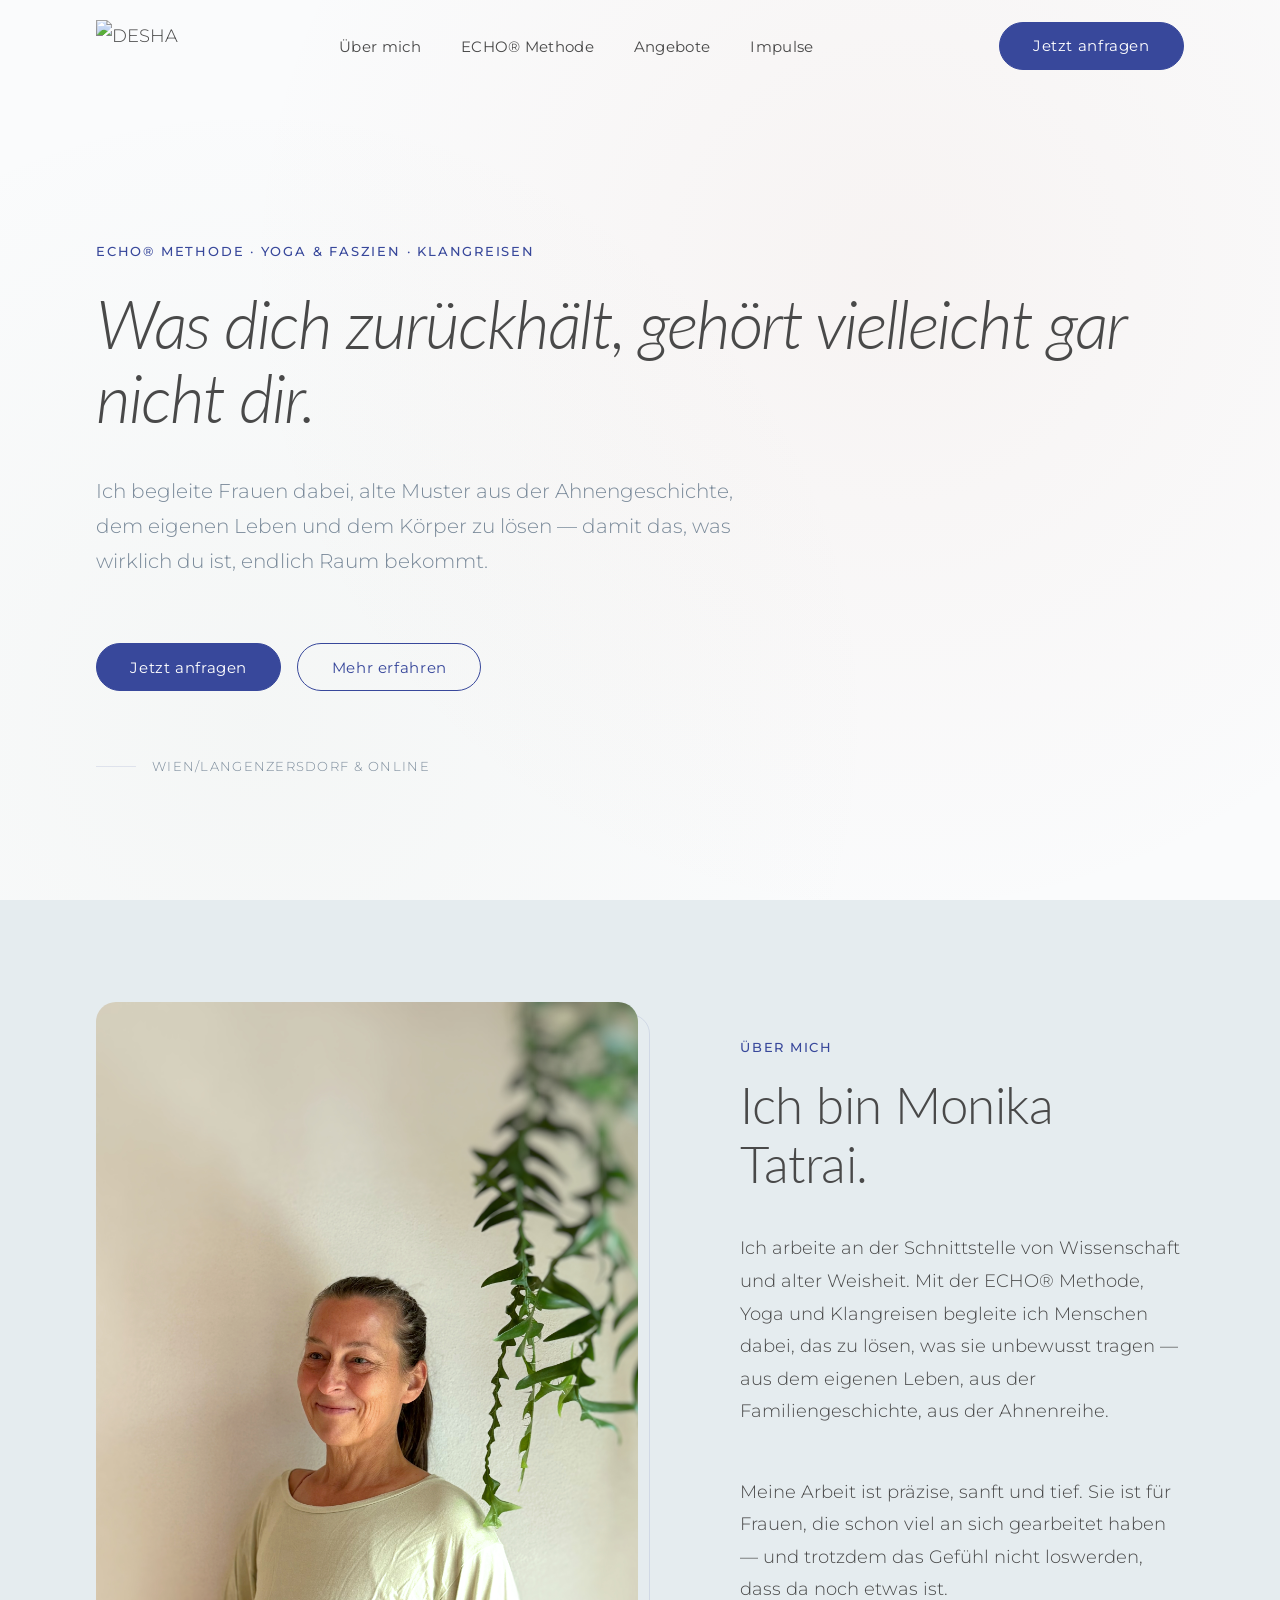
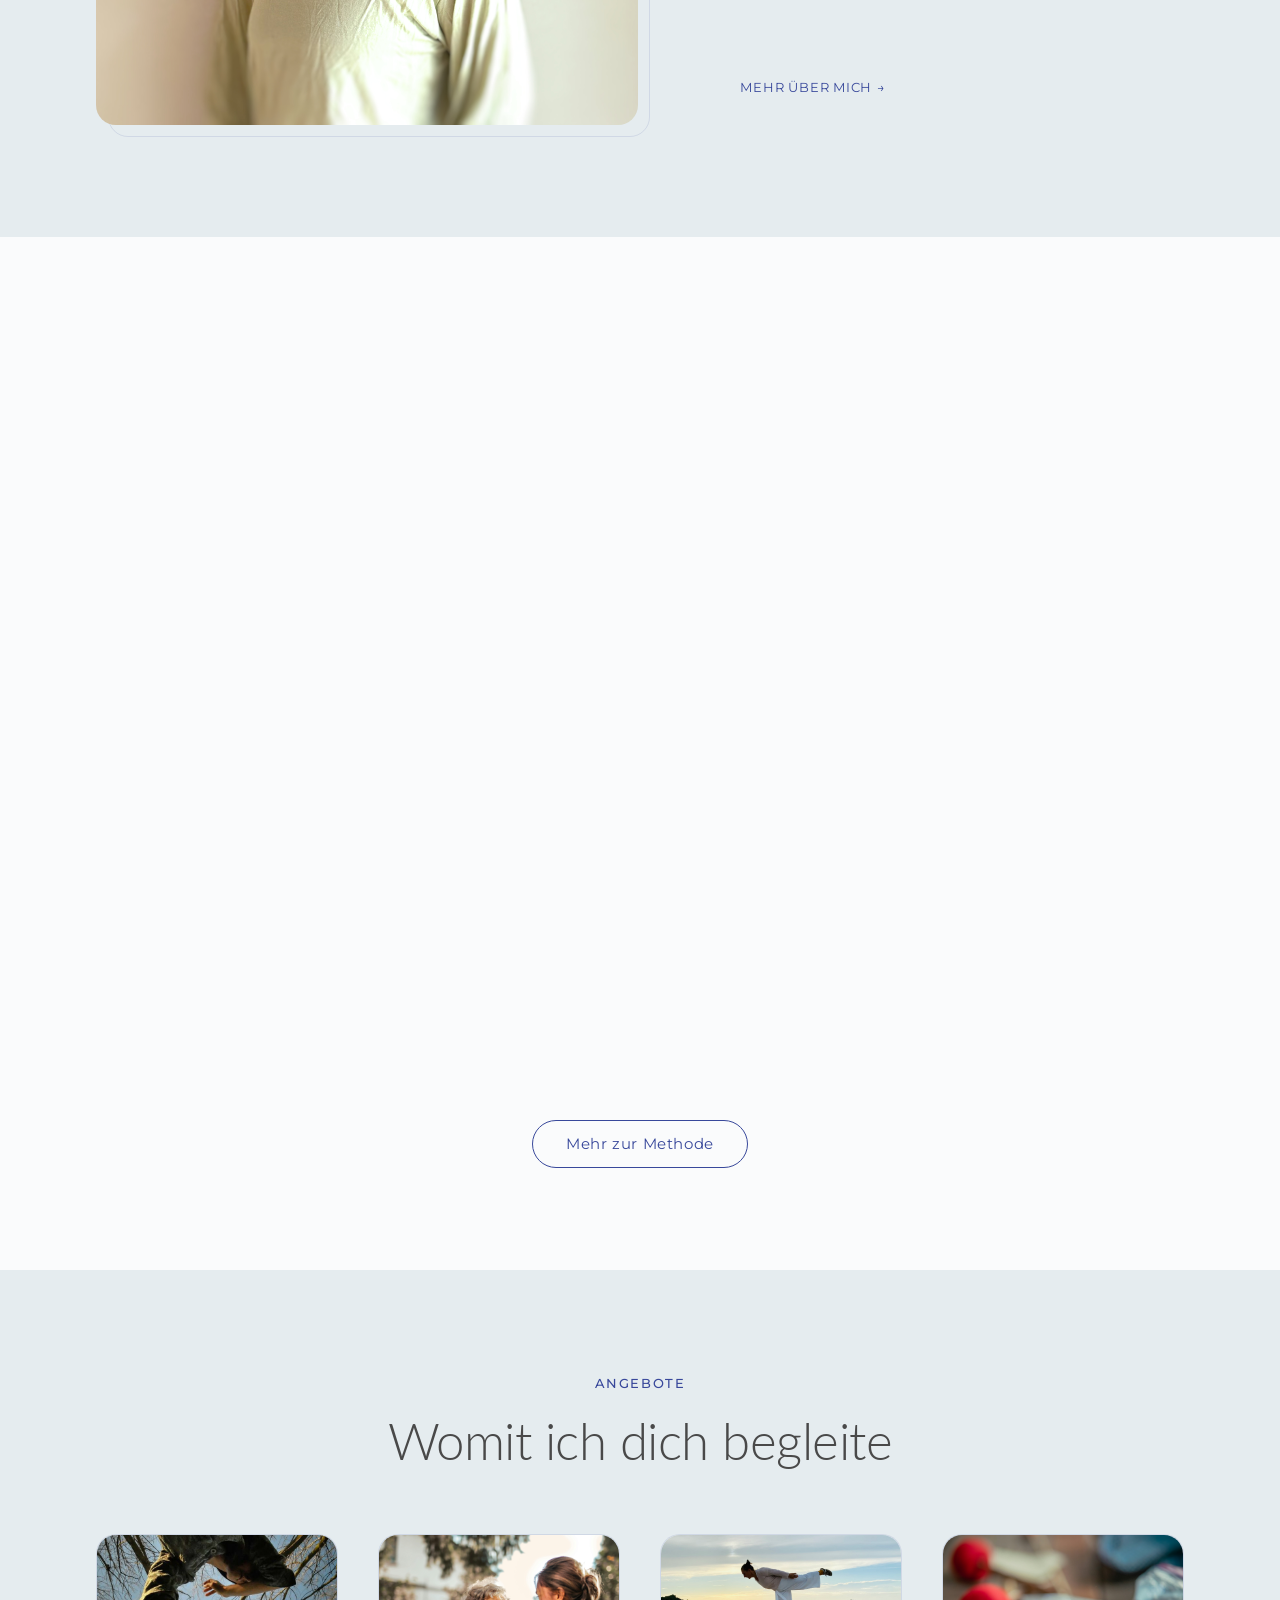
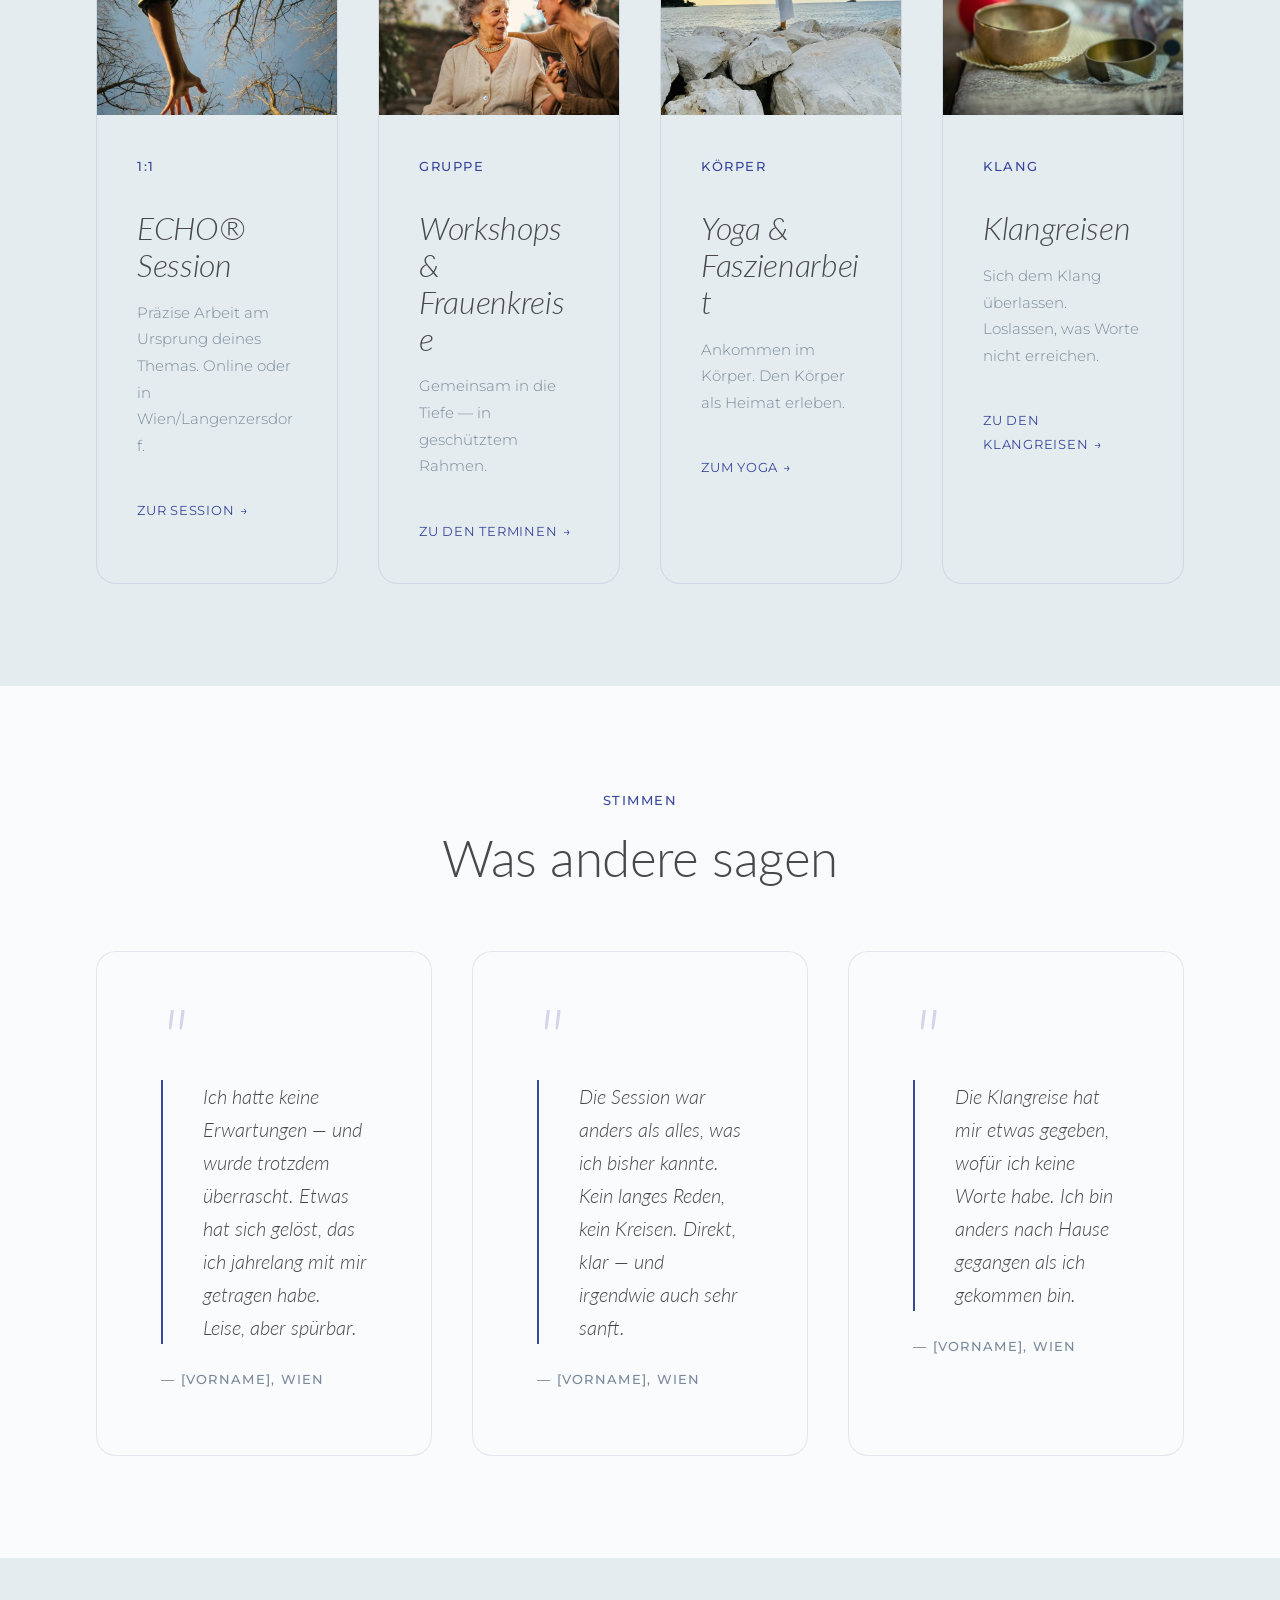
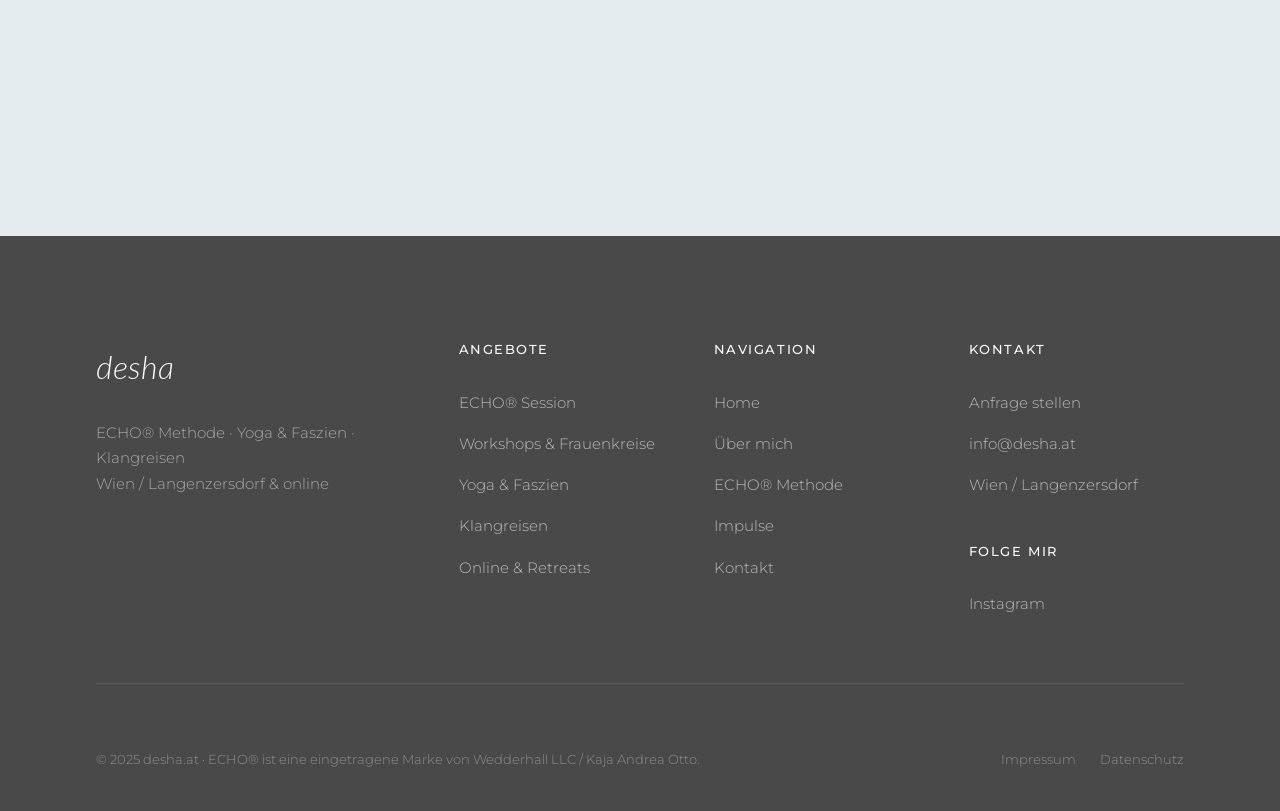
==== index.html @ a5bfbeb1 "Apply DESHA brand guide: colors, fonts (Lato+Montserrat), logo image Co-Authored-By: Claude Sonnet 4" ====
<!DOCTYPE html>
<html lang="de">
<head>
  <meta charset="UTF-8">
  <meta name="viewport" content="width=device-width, initial-scale=1.0">
  <title>desha.at — ECHO® Methode · Yoga · Klangreisen · Wien</title>
  <meta name="description" content="Ich begleite Frauen dabei, alte Muster aus der Ahnengeschichte und dem Körper zu lösen. ECHO® Methode, Yoga & Faszien, Klangreisen — in Wien/Langenzersdorf und online.">
  <meta name="robots" content="index, follow">
  <link rel="canonical" href="https://desha.at/">

  <!-- Open Graph -->
  <meta property="og:title" content="desha.at — ECHO® Methode · Yoga · Klangreisen">
  <meta property="og:description" content="Ich begleite Frauen dabei, alte Muster aus der Ahnengeschichte und dem Körper zu lösen.">
  <meta property="og:type" content="website">
  <meta property="og:url" content="https://desha.at/">
  <meta property="og:image" content="https://desha.at/assets/images/portrait-monika.jpg">
  <meta property="og:locale" content="de_AT">
  <meta property="og:site_name" content="desha.at">

  <!-- Twitter Card -->
  <meta name="twitter:card" content="summary_large_image">
  <meta name="twitter:title" content="desha.at — ECHO® Methode · Yoga · Klangreisen">
  <meta name="twitter:description" content="Ich begleite Frauen dabei, alte Muster aus der Ahnengeschichte und dem Körper zu lösen.">
  <meta name="twitter:image" content="https://desha.at/assets/images/portrait-monika.jpg">

  <!-- JSON-LD: LocalBusiness -->
  <script type="application/ld+json">
  {
    "@context": "https://schema.org",
    "@type": "LocalBusiness",
    "name": "desha.at — Monika Tatrai",
    "description": "ECHO® Methode, Yoga & Faszien, Klangreisen — in Wien/Langenzersdorf und online.",
    "url": "https://desha.at",
    "image": "https://desha.at/assets/images/portrait-monika.jpg",
    "address": {
      "@type": "PostalAddress",
      "addressLocality": "Langenzersdorf",
      "addressRegion": "Niederösterreich",
      "addressCountry": "AT"
    },
    "areaServed": ["Wien", "Langenzersdorf", "Online"],
    "priceRange": "€€",
    "hasOfferCatalog": {
      "@type": "OfferCatalog",
      "name": "Angebote",
      "itemListElement": [
        {"@type": "Offer", "itemOffered": {"@type": "Service", "name": "ECHO® Session"}},
        {"@type": "Offer", "itemOffered": {"@type": "Service", "name": "Gruppenarbeit & Workshops"}},
        {"@type": "Offer", "itemOffered": {"@type": "Service", "name": "Yoga & Faszienarbeit"}},
        {"@type": "Offer", "itemOffered": {"@type": "Service", "name": "Klangreisen"}}
      ]
    }
  }
  </script>

  <!-- Fonts -->
  <link rel="preconnect" href="https://fonts.googleapis.com">
  <link rel="preconnect" href="https://fonts.gstatic.com" crossorigin>
  <link href="https://fonts.googleapis.com/css2?family=Lato:ital,wght@0,300;0,400;0,700;1,300;1,400&family=Montserrat:wght@300;400;500&display=swap" rel="stylesheet">

  <!-- Styles -->
  <link rel="stylesheet" href="css/main.css">
  <link rel="stylesheet" href="css/components.css">
  <link rel="stylesheet" href="css/responsive.css">
</head>
<body>

  <!-- ============================================================
       NAVIGATION
       ============================================================ -->
  <header class="nav" role="banner">
    <div class="nav__inner">
      <a href="index.html" class="nav__logo" aria-label="desha.at — Startseite"><img src="assets/images/DESHA_logo_klein.png" alt="DESHA" class="nav__logo-img"></a>

      <nav aria-label="Hauptnavigation">
        <ul class="nav__links" role="list">
          <li><a href="ueber-mich.html" class="nav__link">Über mich</a></li>
          <li><a href="echo-methode.html" class="nav__link">ECHO® Methode</a></li>
          <li><a href="angebote/index.html" class="nav__link">Angebote</a></li>
          <li><a href="blog/index.html" class="nav__link">Impulse</a></li>
        </ul>
      </nav>

      <a href="kontakt.html" class="btn btn--primary nav__cta">Jetzt anfragen</a>

      <button class="nav__toggle" aria-label="Menü öffnen" aria-expanded="false" aria-controls="mobile-menu">
        <span></span>
        <span></span>
        <span></span>
      </button>
    </div>

    <!-- Mobile Menu -->
    <nav id="mobile-menu" class="nav__mobile" aria-label="Mobile Navigation" aria-hidden="true">
      <ul class="nav__mobile-links" role="list">
        <li><a href="ueber-mich.html" class="nav__mobile-link">Über mich</a></li>
        <li><a href="echo-methode.html" class="nav__mobile-link">ECHO® Methode</a></li>
        <li><a href="angebote/index.html" class="nav__mobile-link">Angebote</a></li>
        <li><a href="blog/index.html" class="nav__mobile-link">Impulse</a></li>
        <li><a href="kontakt.html" class="nav__mobile-link">Kontakt</a></li>
      </ul>
      <a href="kontakt.html" class="btn btn--primary" style="align-self: flex-start; margin-top: auto;">Jetzt anfragen</a>
    </nav>
  </header>

  <main>

    <!-- ============================================================
         SEKTION 1 — HERO
         ============================================================ -->
    <section class="hero" id="hero" aria-label="Einleitung">
      <div class="hero__inner">
        <span class="hero__eyebrow fade-in">ECHO® Methode · Yoga & Faszien · Klangreisen</span>

        <h1 class="hero__title fade-in fade-in--delay-1">
          Was dich zurückhält, gehört vielleicht gar nicht dir.
        </h1>

        <p class="hero__subtitle fade-in fade-in--delay-2">
          Ich begleite Frauen dabei, alte Muster aus der Ahnengeschichte,
          dem eigenen Leben und dem Körper zu lösen — damit das, was
          wirklich du ist, endlich Raum bekommt.
        </p>

        <div class="btn-group fade-in fade-in--delay-3">
          <a href="kontakt.html" class="btn btn--primary">Jetzt anfragen</a>
          <a href="#methode" class="btn btn--ghost">Mehr erfahren</a>
        </div>

        <div class="hero__scroll fade-in fade-in--delay-4" aria-hidden="true">
          <span class="hero__scroll-line"></span>
          <span>Wien/Langenzersdorf &amp; online</span>
        </div>
      </div>
    </section>


    <!-- ============================================================
         SEKTION 2 — WER BIN ICH
         ============================================================ -->
    <section class="u-section u-bg-surface" id="ueber-mich" aria-labelledby="ueber-mich-title">
      <div class="u-container">
        <div class="split split--wide">

          <!-- Bild -->
          <div class="split__image fade-in">
            <div class="img-frame">
              <img
                src="assets/images/portrait-monika.jpg"
                alt="Monika Tatrai — Portraitfoto"
                style="width:100%; aspect-ratio:3/4; object-fit:cover; border-radius:var(--radius-lg); display:block;"
                loading="lazy"
              >
            </div>
          </div>

          <!-- Text -->
          <div class="split__text fade-in fade-in--delay-1">
            <span class="kicker">Über mich</span>
            <h2 id="ueber-mich-title">Ich bin Monika Tatrai.</h2>

            <div style="margin-top: var(--space-lg); display: grid; gap: var(--space-md);">
              <p>
                Ich arbeite an der Schnittstelle von Wissenschaft und alter Weisheit.
                Mit der ECHO® Methode, Yoga und Klangreisen begleite ich Menschen dabei,
                das zu lösen, was sie unbewusst tragen — aus dem eigenen Leben, aus der
                Familiengeschichte, aus der Ahnenreihe.
              </p>
              <p>
                Meine Arbeit ist präzise, sanft und tief. Sie ist für Frauen, die schon
                viel an sich gearbeitet haben — und trotzdem das Gefühl nicht loswerden,
                dass da noch etwas ist.
              </p>
            </div>

            <div style="margin-top: var(--space-xl);">
              <a href="ueber-mich.html" class="btn--link">Mehr über mich</a>
            </div>
          </div>

        </div>
      </div>
    </section>


    <!-- ============================================================
         SEKTION 3 — ECHO® METHODE TEASER
         ============================================================ -->
    <section class="u-section" id="methode" aria-labelledby="methode-title">
      <div class="u-container">

        <div class="section-header section-header--center fade-in">
          <span class="kicker">Die Methode</span>
          <h2 id="methode-title">Die ECHO® Methode</h2>
          <p class="section-header__text lead">
            Kennst du das Gefühl, immer wieder am selben Punkt zu landen —
            obwohl du so viel schon bewegt hast? ECHO® verbindet aktuelle
            Forschung aus der Epigenetik mit altem europäischen Heilwissen.
          </p>
        </div>

        <blockquote class="fade-in" style="max-width: 640px; margin: var(--space-xl) auto; text-align: center; border-left: none; padding: 0;">
          Nicht an den Symptomen. An der Wurzel.
        </blockquote>

        <!-- 3 Kernaussagen -->
        <div class="u-grid u-grid--3" style="margin-top: var(--space-xl);">

          <div class="card card--surface u-text-center fade-in fade-in--delay-1">
            <div style="margin: 0 auto var(--space-md);">
              <!-- Icon: Wissenschaft -->
              <svg width="40" height="40" viewBox="0 0 24 24" fill="none" stroke="var(--color-primary)" stroke-width="1.5" aria-hidden="true">
                <path d="M9 3H5a2 2 0 00-2 2v4m6-6h10a2 2 0 012 2v4M9 3v18m0 0h10a2 2 0 002-2V9M9 21H5a2 2 0 01-2-2V9m0 0h18"/>
              </svg>
            </div>
            <h3 class="card__title" style="font-size: var(--text-lg);">Wissenschaftlich fundiert</h3>
            <p class="card__text" style="font-size: var(--text-sm);">Epigenetik, Traumaforschung und innere Anteilsarbeit — spirituell verwurzelt</p>
          </div>

          <div class="card card--surface u-text-center fade-in fade-in--delay-2">
            <div style="margin: 0 auto var(--space-md);">
              <!-- Icon: Ebenen -->
              <svg width="40" height="40" viewBox="0 0 24 24" fill="none" stroke="var(--color-primary)" stroke-width="1.5" aria-hidden="true">
                <path d="M12 2L2 7l10 5 10-5-10-5zM2 17l10 5 10-5M2 12l10 5 10-5"/>
              </svg>
            </div>
            <h3 class="card__title" style="font-size: var(--text-lg);">Vier Ursprungsebenen</h3>
            <p class="card__text" style="font-size: var(--text-sm);">Kindheit · Ahnenlinie · Kollektiv · persönliche Geschichte</p>
          </div>

          <div class="card card--surface u-text-center fade-in fade-in--delay-3">
            <div style="margin: 0 auto var(--space-md);">
              <!-- Icon: Transformation -->
              <svg width="40" height="40" viewBox="0 0 24 24" fill="none" stroke="var(--color-primary)" stroke-width="1.5" aria-hidden="true">
                <path d="M12 22c5.523 0 10-4.477 10-10S17.523 2 12 2 2 6.477 2 12s4.477 10 10 10z"/>
                <path d="M8 12l3 3 5-5"/>
              </svg>
            </div>
            <h3 class="card__title" style="font-size: var(--text-lg);">Sanft und tief</h3>
            <p class="card__text" style="font-size: var(--text-sm);">Präzise und transformierend — ohne jahrelange Prozesse</p>
          </div>

        </div>

        <div class="u-text-center" style="margin-top: var(--space-xl);">
          <a href="echo-methode.html" class="btn btn--ghost">Mehr zur Methode</a>
        </div>

      </div>
    </section>


    <!-- ============================================================
         SEKTION 4 — ANGEBOTE
         ============================================================ -->
    <section class="u-section u-bg-surface" id="angebote" aria-labelledby="angebote-title">
      <div class="u-container">

        <div class="section-header section-header--center fade-in">
          <span class="kicker">Angebote</span>
          <h2 id="angebote-title">Womit ich dich begleite</h2>
        </div>

        <div class="offers-grid" style="margin-top: var(--space-xl);">

          <!-- ECHO Session -->
          <article class="offer-card fade-in fade-in--delay-1">
            <img
              src="assets/images/hero-session.jpg"
              alt="ECHO® Session — 1:1 Arbeit mit Monika Tatrai"
              class="offer-card__image"
              loading="lazy"
            >
            <div class="offer-card__body">
              <span class="kicker">1:1</span>
              <h3 class="offer-card__title">ECHO® Session</h3>
              <p class="offer-card__text">
                Präzise Arbeit am Ursprung deines Themas. Online oder in Wien/Langenzersdorf.
              </p>
              <a href="angebote/echo-session.html" class="btn--link" style="margin-top: var(--space-md);">Zur Session</a>
            </div>
          </article>

          <!-- Gruppenarbeit -->
          <article class="offer-card fade-in fade-in--delay-2">
            <img
              src="assets/images/gruppenarbeit-hero.jpg"
              alt="Gruppenarbeit & Frauenkreise"
              class="offer-card__image"
              loading="lazy"
            >
            <div class="offer-card__body">
              <span class="kicker">Gruppe</span>
              <h3 class="offer-card__title">Workshops &amp; Frauenkreise</h3>
              <p class="offer-card__text">
                Gemeinsam in die Tiefe — in geschütztem Rahmen.
              </p>
              <a href="angebote/gruppenarbeit.html" class="btn--link" style="margin-top: var(--space-md);">Zu den Terminen</a>
            </div>
          </article>

          <!-- Yoga & Faszien -->
          <article class="offer-card fade-in fade-in--delay-3">
            <img
              src="assets/images/yoga.jpg"
              alt="Yoga & Faszienarbeit mit Monika Tatrai"
              class="offer-card__image"
              loading="lazy"
            >
            <div class="offer-card__body">
              <span class="kicker">Körper</span>
              <h3 class="offer-card__title">Yoga &amp; Faszienarbeit</h3>
              <p class="offer-card__text">
                Ankommen im Körper. Den Körper als Heimat erleben.
              </p>
              <a href="angebote/yoga-faszien.html" class="btn--link" style="margin-top: var(--space-md);">Zum Yoga</a>
            </div>
          </article>

          <!-- Klangreisen -->
          <article class="offer-card fade-in fade-in--delay-4">
            <img
              src="assets/images/klang-hero.jpg"
              alt="Klangreisen mit Klangschalen"
              class="offer-card__image"
              loading="lazy"
            >
            <div class="offer-card__body">
              <span class="kicker">Klang</span>
              <h3 class="offer-card__title">Klangreisen</h3>
              <p class="offer-card__text">
                Sich dem Klang überlassen. Loslassen, was Worte nicht erreichen.
              </p>
              <a href="angebote/klangreisen.html" class="btn--link" style="margin-top: var(--space-md);">Zu den Klangreisen</a>
            </div>
          </article>

        </div>
      </div>
    </section>


    <!-- ============================================================
         SEKTION 5 — STIMMEN / TESTIMONIALS
         ============================================================ -->
    <section class="u-section" id="stimmen" aria-labelledby="stimmen-title">
      <div class="u-container">

        <div class="section-header section-header--center fade-in">
          <span class="kicker">Stimmen</span>
          <h2 id="stimmen-title">Was andere sagen</h2>
        </div>

        <div class="testimonials-grid" style="margin-top: var(--space-xl);">

          <figure class="testimonial fade-in fade-in--delay-1">
            <span class="testimonial__quote-mark" aria-hidden="true">"</span>
            <blockquote class="testimonial__text">
              Ich hatte keine Erwartungen — und wurde trotzdem überrascht.
              Etwas hat sich gelöst, das ich jahrelang mit mir getragen habe.
              Leise, aber spürbar.
            </blockquote>
            <figcaption class="testimonial__author">— [Vorname], Wien</figcaption>
          </figure>

          <figure class="testimonial fade-in fade-in--delay-2">
            <span class="testimonial__quote-mark" aria-hidden="true">"</span>
            <blockquote class="testimonial__text">
              Die Session war anders als alles, was ich bisher kannte. Kein
              langes Reden, kein Kreisen. Direkt, klar — und irgendwie auch
              sehr sanft.
            </blockquote>
            <figcaption class="testimonial__author">— [Vorname], Wien</figcaption>
          </figure>

          <figure class="testimonial fade-in fade-in--delay-3">
            <span class="testimonial__quote-mark" aria-hidden="true">"</span>
            <blockquote class="testimonial__text">
              Die Klangreise hat mir etwas gegeben, wofür ich keine Worte
              habe. Ich bin anders nach Hause gegangen als ich gekommen bin.
            </blockquote>
            <figcaption class="testimonial__author">— [Vorname], Wien</figcaption>
          </figure>

        </div>
      </div>
    </section>


    <!-- ============================================================
         SEKTION 6 — BLOG TEASER
         ============================================================ -->
    <section class="u-section u-bg-surface" id="impulse" aria-labelledby="impulse-title">
      <div class="u-container">

        <div class="section-header fade-in" style="display: flex; align-items: flex-end; justify-content: space-between; flex-wrap: wrap; gap: var(--space-md);">
          <div>
            <span class="kicker">Blog</span>
            <h2 id="impulse-title">Impulse &amp; Gedanken</h2>
            <p class="lead" style="margin-top: var(--space-sm);">
              Über Ahnenarbeit, weibliche Heilung, den Körper als Heimat.
            </p>
          </div>
          <a href="blog/index.html" class="btn--link">Alle Beiträge</a>
        </div>

        <div class="u-grid u-grid--3" style="margin-top: var(--space-xl);">

          <article class="blog-card fade-in fade-in--delay-1">
            <span class="blog-card__date">Demnächst</span>
            <h3 class="blog-card__title">
              <a href="blog/index.html">Was ist Ahnenarbeit — und warum ist sie so viel mehr als Spiritualität?</a>
            </h3>
            <p class="blog-card__excerpt">
              Ahnenarbeit wird oft missverstanden. Was sie wirklich ist — und was sie bewirkt.
            </p>
            <a href="blog/index.html" class="btn--link" style="margin-top: var(--space-sm);">Weiterlesen</a>
          </article>

          <article class="blog-card fade-in fade-in--delay-2">
            <span class="blog-card__date">Demnächst</span>
            <h3 class="blog-card__title">
              <a href="blog/index.html">Epigenetik einfach erklärt: Wie Traumata vererbt werden</a>
            </h3>
            <p class="blog-card__excerpt">
              Die Wissenschaft hinter dem, was Generationen weitergeben — und was das für uns bedeutet.
            </p>
            <a href="blog/index.html" class="btn--link" style="margin-top: var(--space-sm);">Weiterlesen</a>
          </article>

          <article class="blog-card fade-in fade-in--delay-3">
            <span class="blog-card__date">Demnächst</span>
            <h3 class="blog-card__title">
              <a href="blog/index.html">Warum du immer wieder am selben Punkt landest</a>
            </h3>
            <p class="blog-card__excerpt">
              Das Muster, das bleibt. Was dahintersteckt — und was es bedeutet.
            </p>
            <a href="blog/index.html" class="btn--link" style="margin-top: var(--space-sm);">Weiterlesen</a>
          </article>

        </div>
      </div>
    </section>


    <!-- ============================================================
         SEKTION 7 — NEWSLETTER
         ============================================================ -->
    <section class="u-section newsletter" id="newsletter" aria-labelledby="newsletter-title">
      <div class="u-container u-container--narrow">

        <div class="fade-in">
          <span class="kicker">Newsletter</span>
          <h2 id="newsletter-title">Bleib in Verbindung.</h2>
          <p class="lead" style="margin-top: var(--space-md); margin-inline: auto;">
            Unregelmäßig, aber mit Herz: Impulse zu Ahnenarbeit, Körperarbeit
            und innerem Wandel — direkt in dein Postfach.
          </p>
        </div>

        <!-- MailerLite / Newsletter-Tool hier einsetzen -->
        <form class="newsletter__form js-newsletter-form fade-in fade-in--delay-1"
              action="#" method="POST" aria-label="Newsletter-Anmeldung">
          <label for="newsletter-email" class="u-sr-only">E-Mail-Adresse</label>
          <input
            type="email"
            id="newsletter-email"
            name="email"
            class="newsletter__input"
            placeholder="Deine E-Mail-Adresse"
            required
            autocomplete="email"
          >
          <button type="submit" class="btn btn--primary">Ja, ich bin dabei</button>
        </form>

        <p class="newsletter__disclaimer fade-in fade-in--delay-2">
          Kein Spam. Abmeldung jederzeit möglich. Deine Daten werden vertraulich behandelt.
        </p>

      </div>
    </section>


    <!-- ============================================================
         SEKTION 8 — KONTAKT CTA
         ============================================================ -->
    <section class="u-section u-bg-surface" id="kontakt-cta" aria-labelledby="cta-title">
      <div class="u-container u-container--narrow u-text-center">

        <div class="fade-in">
          <span class="kicker">Nächster Schritt</span>
          <h2 id="cta-title">Bereit für den nächsten Schritt?</h2>
          <p class="lead" style="margin-top: var(--space-md); margin-inline: auto;">
            Wenn du spürst, dass da etwas ist — dann lass uns sprechen.
            Ein kurzes Kennenlernen, ohne Verpflichtung.
          </p>
        </div>

        <div class="btn-group u-flex--center fade-in fade-in--delay-1" style="margin-top: var(--space-xl);">
          <a href="kontakt.html" class="btn btn--primary">Jetzt anfragen</a>
        </div>

        <!-- Standort-Hinweis -->
        <p style="margin-top: var(--space-xl); font-size: var(--text-sm); color: var(--color-text-muted);" class="fade-in fade-in--delay-2">
          Wien / Langenzersdorf &nbsp;·&nbsp; und online
        </p>

      </div>
    </section>

  </main>


  <!-- ============================================================
       FOOTER
       ============================================================ -->
  <footer class="footer" role="contentinfo">
    <div class="footer__inner">

      <div class="footer__top">

        <!-- Brand -->
        <div class="footer__brand">
          <a href="index.html" class="footer__logo">desha</a>
          <p class="footer__tagline">
            ECHO® Methode · Yoga & Faszien · Klangreisen<br>
            Wien / Langenzersdorf &amp; online
          </p>
        </div>

        <!-- Angebote -->
        <div>
          <p class="footer__col-title">Angebote</p>
          <ul class="footer__links" role="list">
            <li><a href="angebote/echo-session.html" class="footer__link">ECHO® Session</a></li>
            <li><a href="angebote/gruppenarbeit.html" class="footer__link">Workshops &amp; Frauenkreise</a></li>
            <li><a href="angebote/yoga-faszien.html" class="footer__link">Yoga &amp; Faszien</a></li>
            <li><a href="angebote/klangreisen.html" class="footer__link">Klangreisen</a></li>
            <li><a href="angebote/online-retreat.html" class="footer__link">Online &amp; Retreats</a></li>
          </ul>
        </div>

        <!-- Navigation -->
        <div>
          <p class="footer__col-title">Navigation</p>
          <ul class="footer__links" role="list">
            <li><a href="index.html" class="footer__link">Home</a></li>
            <li><a href="ueber-mich.html" class="footer__link">Über mich</a></li>
            <li><a href="echo-methode.html" class="footer__link">ECHO® Methode</a></li>
            <li><a href="blog/index.html" class="footer__link">Impulse</a></li>
            <li><a href="kontakt.html" class="footer__link">Kontakt</a></li>
          </ul>
        </div>

        <!-- Kontakt -->
        <div>
          <p class="footer__col-title">Kontakt</p>
          <ul class="footer__links" role="list">
            <li><a href="kontakt.html" class="footer__link">Anfrage stellen</a></li>
            <li><a href="mailto:info@desha.at" class="footer__link">info@desha.at</a></li>
            <li><span class="footer__link" style="cursor: default;">Wien / Langenzersdorf</span></li>
          </ul>
          <div style="margin-top: var(--space-lg);">
            <p class="footer__col-title">Folge mir</p>
            <!-- Social Links — URLs einsetzen wenn vorhanden -->
            <ul class="footer__links" role="list">
              <li><a href="#" class="footer__link" aria-label="Instagram">Instagram</a></li>
            </ul>
          </div>
        </div>

      </div>

      <!-- Footer Bottom -->
      <div class="footer__bottom">
        <span>© 2025 desha.at · ECHO® ist eine eingetragene Marke von Wedderhall LLC / Kaja Andrea Otto.</span>
        <nav class="footer__legal" aria-label="Rechtliche Links">
          <a href="impressum.html" class="footer__legal-link">Impressum</a>
          <a href="impressum.html#datenschutz" class="footer__legal-link">Datenschutz</a>
        </nav>
      </div>

    </div>
  </footer>

  <script src="js/main.js"></script>
</body>
</html>
---- css/main.css ----
/* ============================================================
   desha.at — main.css
   Global: Custom Properties · Reset · Base · Typography · Utils
   ============================================================ */

/* ------------------------------------------------------------
   1. CUSTOM PROPERTIES
   ------------------------------------------------------------ */
:root {
  /* Colors — DESHA Brand Guide */
  --color-primary:    #38489B;   /* Brand Blau */
  --color-secondary:  #65C58C;   /* Brand Grün/Mint */
  --color-accent:     #38489B;   /* Brand Blau */
  --color-bg:         #FAFBFC;   /* Fast Weiß mit leichtem Blau-Ton */
  --color-surface:    #E5ECEF;   /* Brand Hell-Blau-Grau */
  --color-text:       #494949;   /* Brand Charcoal */
  --color-text-muted: #7A8A9A;   /* Gedämpft, kühler Ton */
  --color-border:     rgba(56, 72, 155, 0.12); /* Hauch Brand Blau */
  --color-white:      #FFFFFF;

  /* Typography — DESHA Brand Guide */
  --font-serif: 'Lato', system-ui, -apple-system, sans-serif;
  --font-sans:  'Montserrat', system-ui, -apple-system, sans-serif;

  /* Font Sizes — fluid, clamp-basiert */
  --text-xs:   clamp(0.75rem,  1.2vw, 0.8rem);
  --text-sm:   clamp(0.875rem, 1.5vw, 0.95rem);
  --text-base: clamp(1rem,     1.8vw, 1.1rem);
  --text-lg:   clamp(1.125rem, 2vw,   1.25rem);
  --text-xl:   clamp(1.3rem,   2.5vw, 1.5rem);
  --text-2xl:  clamp(1.5rem,   3vw,   2rem);
  --text-3xl:  clamp(1.875rem, 4vw,   2.5rem);
  --text-4xl:  clamp(2.25rem,  5vw,   3.2rem);
  --text-5xl:  clamp(2.75rem,  6.5vw, 4.2rem);

  /* Spacing */
  --space-xs:  0.5rem;
  --space-sm:  1rem;
  --space-md:  1.5rem;
  --space-lg:  2.5rem;
  --space-xl:  4rem;
  --space-2xl: clamp(4rem, 8vw, 8rem);
  --space-3xl: clamp(6rem, 12vw, 12rem);

  /* Layout */
  --max-width:       1200px;
  --max-width-text:  720px;
  --container-px:    clamp(1.25rem, 5vw, 3.5rem);

  /* Border Radius */
  --radius-sm:   4px;
  --radius-md:   12px;
  --radius-lg:   20px;
  --radius-full: 100px;

  /* Shadows */
  --shadow-sm:  0 2px 8px rgba(44, 34, 24, 0.06);
  --shadow-md:  0 8px 24px rgba(44, 34, 24, 0.09);
  --shadow-lg:  0 20px 48px rgba(44, 34, 24, 0.12);
  --shadow-hover: 0 24px 56px rgba(44, 34, 24, 0.14);

  /* Transitions */
  --transition-fast:   0.2s ease;
  --transition:        0.3s ease;
  --transition-slow:   0.6s ease;
}


/* ------------------------------------------------------------
   2. MODERN CSS RESET
   ------------------------------------------------------------ */
*, *::before, *::after {
  box-sizing: border-box;
  margin: 0;
  padding: 0;
}

html {
  scroll-behavior: smooth;
  -webkit-text-size-adjust: 100%;
  hanging-punctuation: first last;
}

body {
  font-family: var(--font-sans);
  font-size: var(--text-base);
  font-weight: 300;
  line-height: 1.8;
  color: var(--color-text);
  background-color: var(--color-bg);
  -webkit-font-smoothing: antialiased;
  -moz-osx-font-smoothing: grayscale;
  overflow-x: hidden;
}

img, video, svg {
  display: block;
  max-width: 100%;
  height: auto;
}

input, button, textarea, select {
  font: inherit;
}

p, h1, h2, h3, h4, h5, h6 {
  overflow-wrap: break-word;
}

ul[role="list"], ol[role="list"] {
  list-style: none;
}

a {
  color: inherit;
  text-decoration: none;
}

button {
  cursor: pointer;
  border: none;
  background: none;
}

/* Reduced motion */
@media (prefers-reduced-motion: reduce) {
  *, *::before, *::after {
    animation-duration: 0.01ms !important;
    animation-iteration-count: 1 !important;
    transition-duration: 0.01ms !important;
    scroll-behavior: auto !important;
  }
}


/* ------------------------------------------------------------
   3. TYPOGRAPHY
   ------------------------------------------------------------ */
h1, h2, h3, h4, h5, h6 {
  font-family: var(--font-serif);
  font-weight: 300;
  line-height: 1.15;
  letter-spacing: -0.01em;
  color: var(--color-text);
}

h1 { font-size: var(--text-5xl); font-weight: 300; }
h2 { font-size: var(--text-4xl); }
h3 { font-size: var(--text-3xl); }
h4 { font-size: var(--text-2xl); }
h5 { font-size: var(--text-xl); }
h6 { font-size: var(--text-lg); }

p {
  font-size: var(--text-base);
  line-height: 1.85;
  color: var(--color-text);
  max-width: 68ch;
}

p + p {
  margin-top: var(--space-md);
}

strong {
  font-weight: 500;
}

em {
  font-family: var(--font-serif);
  font-style: italic;
}

blockquote {
  font-family: var(--font-serif);
  font-size: var(--text-xl);
  font-style: italic;
  font-weight: 300;
  line-height: 1.5;
  color: var(--color-primary);
  padding-left: var(--space-lg);
  border-left: 2px solid var(--color-primary);
}

/* Kicker / Label über Überschriften */
.kicker {
  font-family: var(--font-sans);
  font-size: var(--text-xs);
  font-weight: 500;
  letter-spacing: 0.12em;
  text-transform: uppercase;
  color: var(--color-primary);
  display: block;
  margin-bottom: var(--space-sm);
}

/* Lead-Text (größere Einleitung) */
.lead {
  font-size: var(--text-lg);
  font-weight: 300;
  line-height: 1.75;
  color: var(--color-text-muted);
  max-width: 60ch;
}


/* ------------------------------------------------------------
   4. LAYOUT UTILITIES
   ------------------------------------------------------------ */

/* Container */
.u-container {
  width: 100%;
  max-width: var(--max-width);
  margin-inline: auto;
  padding-inline: var(--container-px);
}

/* Container schmal (Text-Seiten) */
.u-container--narrow {
  max-width: var(--max-width-text);
}

/* Section-Spacing */
.u-section {
  padding-block: var(--space-2xl);
}

.u-section--lg {
  padding-block: var(--space-3xl);
}

/* Hintergründe für alternierende Sektionen */
.u-bg-surface {
  background-color: var(--color-surface);
}

.u-bg-primary {
  background-color: var(--color-primary);
  color: var(--color-white);
}

.u-bg-primary h1,
.u-bg-primary h2,
.u-bg-primary h3,
.u-bg-primary p {
  color: var(--color-white);
}

/* Grid Utilities */
.u-grid {
  display: grid;
  gap: var(--space-lg);
}

.u-grid--2 { grid-template-columns: repeat(2, 1fr); }
.u-grid--3 { grid-template-columns: repeat(3, 1fr); }
.u-grid--4 { grid-template-columns: repeat(4, 1fr); }

/* Flex Utilities */
.u-flex { display: flex; }
.u-flex--center { align-items: center; justify-content: center; }
.u-flex--between { align-items: center; justify-content: space-between; }

/* Text alignment */
.u-text-center { text-align: center; }
.u-text-center p { margin-inline: auto; }

/* Spacer */
.u-spacer-sm  { height: var(--space-sm); }
.u-spacer-md  { height: var(--space-md); }
.u-spacer-lg  { height: var(--space-lg); }

/* Screen-reader only */
.u-sr-only {
  position: absolute;
  width: 1px;
  height: 1px;
  padding: 0;
  margin: -1px;
  overflow: hidden;
  clip: rect(0, 0, 0, 0);
  white-space: nowrap;
  border-width: 0;
}


/* ------------------------------------------------------------
   5. DIVIDER / DEKORATIVE TRENNELEMENTE
   ------------------------------------------------------------ */
.u-divider {
  border: none;
  height: 1px;
  background: var(--color-border);
  margin-block: var(--space-xl);
}

/* Organische Wellen-Trennlinie */
.u-wave {
  display: block;
  width: 100%;
  overflow: hidden;
  line-height: 0;
}

.u-wave svg {
  display: block;
  width: 100%;
  height: auto;
}


/* ------------------------------------------------------------
   6. SCROLL-ANIMATIONEN
   ------------------------------------------------------------ */
.fade-in {
  opacity: 0;
  transform: translateY(28px);
  transition: opacity 0.75s ease, transform 0.75s ease;
}

.fade-in.is-visible {
  opacity: 1;
  transform: translateY(0);
}

.fade-in--delay-1 { transition-delay: 0.1s; }
.fade-in--delay-2 { transition-delay: 0.2s; }
.fade-in--delay-3 { transition-delay: 0.3s; }
.fade-in--delay-4 { transition-delay: 0.4s; }


/* ------------------------------------------------------------
   7. FOCUS STYLES (Accessibility)
   ------------------------------------------------------------ */
:focus-visible {
  outline: 2px solid var(--color-primary);
  outline-offset: 3px;
  border-radius: var(--radius-sm);
}
---- css/components.css ----
/* ============================================================
   desha.at — components.css
   Wiederverwendbare UI-Komponenten
   ============================================================ */


/* ------------------------------------------------------------
   1. BUTTONS
   ------------------------------------------------------------ */
.btn {
  display: inline-flex;
  align-items: center;
  gap: 0.5rem;
  font-family: var(--font-sans);
  font-size: var(--text-sm);
  font-weight: 400;
  letter-spacing: 0.04em;
  line-height: 1;
  padding: 0.95em 2.2em;
  border-radius: var(--radius-full);
  border: 1.5px solid transparent;
  transition: background var(--transition), color var(--transition),
              border-color var(--transition), transform var(--transition),
              box-shadow var(--transition);
  cursor: pointer;
  white-space: nowrap;
  min-height: 48px; /* Accessibility touch target */
  text-decoration: none;
}

/* Primär — Terrakotta ausgefüllt */
.btn--primary {
  background-color: var(--color-primary);
  color: var(--color-white);
  border-color: var(--color-primary);
}

.btn--primary:hover,
.btn--primary:focus-visible {
  background-color: #2D3A7A;
  border-color: #2D3A7A;
  transform: translateY(-2px);
  box-shadow: var(--shadow-md);
}

/* Ghost — transparent mit Rahmen */
.btn--ghost {
  background-color: transparent;
  color: var(--color-primary);
  border-color: var(--color-primary);
}

.btn--ghost:hover,
.btn--ghost:focus-visible {
  background-color: var(--color-primary);
  color: var(--color-white);
  transform: translateY(-2px);
}

/* Ghost hell — für dunkle Hintergründe */
.btn--ghost-light {
  background-color: transparent;
  color: var(--color-white);
  border-color: rgba(255, 255, 255, 0.6);
}

.btn--ghost-light:hover,
.btn--ghost-light:focus-visible {
  background-color: var(--color-white);
  color: var(--color-primary);
  border-color: var(--color-white);
}

/* Text-Link mit Pfeil */
.btn--link {
  background: none;
  border: none;
  padding: 0;
  border-radius: 0;
  color: var(--color-primary);
  font-weight: 400;
  letter-spacing: 0.06em;
  text-transform: uppercase;
  font-size: var(--text-xs);
  min-height: auto;
  position: relative;
}

.btn--link::after {
  content: '→';
  margin-left: 0.4em;
  transition: transform var(--transition);
  display: inline-block;
}

.btn--link:hover::after {
  transform: translateX(4px);
}

/* Button-Gruppe */
.btn-group {
  display: flex;
  flex-wrap: wrap;
  gap: var(--space-sm);
  align-items: center;
}


/* ------------------------------------------------------------
   2. NAVIGATION
   ------------------------------------------------------------ */
.nav {
  position: fixed;
  top: 0;
  left: 0;
  right: 0;
  z-index: 100;
  padding-block: 1.25rem;
  transition: background var(--transition-slow), box-shadow var(--transition-slow),
              padding var(--transition);
}

/* Scrolled state — wird via JS hinzugefügt */
.nav.is-scrolled {
  background-color: rgba(250, 251, 252, 0.96);
  backdrop-filter: blur(12px);
  -webkit-backdrop-filter: blur(12px);
  box-shadow: var(--shadow-sm);
  padding-block: 0.9rem;
}

.nav__inner {
  display: flex;
  align-items: center;
  justify-content: space-between;
  max-width: var(--max-width);
  margin-inline: auto;
  padding-inline: var(--container-px);
}

/* Logo */
.nav__logo {
  text-decoration: none;
  display: inline-flex;
  align-items: center;
}

.nav__logo-img {
  height: 52px;
  width: auto;
  display: block;
  transition: opacity var(--transition);
}

.nav__logo:hover .nav__logo-img {
  opacity: 0.85;
}

/* Desktop Links */
.nav__links {
  display: flex;
  align-items: center;
  gap: var(--space-lg);
  list-style: none;
}

.nav__link {
  font-size: var(--text-sm);
  font-weight: 400;
  color: var(--color-text);
  letter-spacing: 0.02em;
  text-decoration: none;
  position: relative;
  transition: color var(--transition);
}

.nav__link::after {
  content: '';
  position: absolute;
  bottom: -3px;
  left: 0;
  width: 0;
  height: 1px;
  background-color: var(--color-primary);
  transition: width var(--transition);
}

.nav__link:hover,
.nav__link.is-active {
  color: var(--color-primary);
}

.nav__link:hover::after,
.nav__link.is-active::after {
  width: 100%;
}

.nav__cta {
  margin-left: var(--space-md);
}

/* Hamburger */
.nav__toggle {
  display: none;
  flex-direction: column;
  gap: 5px;
  padding: 8px;
  cursor: pointer;
  background: none;
  border: none;
  min-height: 44px;
  min-width: 44px;
  align-items: center;
  justify-content: center;
}

.nav__toggle span {
  display: block;
  width: 24px;
  height: 1.5px;
  background-color: var(--color-text);
  transition: transform var(--transition), opacity var(--transition);
  transform-origin: center;
}

.nav__toggle.is-open span:nth-child(1) {
  transform: translateY(6.5px) rotate(45deg);
}
.nav__toggle.is-open span:nth-child(2) {
  opacity: 0;
  transform: scaleX(0);
}
.nav__toggle.is-open span:nth-child(3) {
  transform: translateY(-6.5px) rotate(-45deg);
}

/* Mobile Menu */
.nav__mobile {
  display: none;
  position: fixed;
  inset: 0;
  background-color: var(--color-bg);
  z-index: 99;
  padding: 7rem var(--container-px) var(--space-xl);
  flex-direction: column;
  gap: var(--space-lg);
}

.nav__mobile.is-open {
  display: flex;
}

.nav__mobile-links {
  list-style: none;
  display: flex;
  flex-direction: column;
  gap: var(--space-md);
}

.nav__mobile-link {
  font-family: var(--font-serif);
  font-size: var(--text-3xl);
  font-style: italic;
  font-weight: 300;
  color: var(--color-text);
  text-decoration: none;
  transition: color var(--transition);
}

.nav__mobile-link:hover {
  color: var(--color-primary);
}


/* ------------------------------------------------------------
   3. HERO
   ------------------------------------------------------------ */
.hero {
  position: relative;
  min-height: 100svh;
  display: flex;
  align-items: center;
  background-color: var(--color-bg);
  padding-top: 6rem;
  overflow: hidden;
}

/* Subtile Textur-Overlay */
.hero::before {
  content: '';
  position: absolute;
  inset: 0;
  background-image: radial-gradient(circle at 70% 30%, rgba(196, 119, 90, 0.06) 0%, transparent 60%),
                    radial-gradient(circle at 20% 80%, rgba(138, 158, 127, 0.05) 0%, transparent 50%);
  pointer-events: none;
}

.hero__inner {
  position: relative;
  z-index: 1;
  max-width: var(--max-width);
  margin-inline: auto;
  padding-inline: var(--container-px);
  padding-block: var(--space-2xl);
}

.hero__eyebrow {
  display: inline-block;
  font-family: var(--font-sans);
  font-size: var(--text-xs);
  font-weight: 500;
  letter-spacing: 0.14em;
  text-transform: uppercase;
  color: var(--color-primary);
  margin-bottom: var(--space-md);
}

.hero__title {
  font-size: var(--text-5xl);
  font-style: italic;
  font-weight: 300;
  line-height: 1.1;
  letter-spacing: -0.03em;
  color: var(--color-text);
  max-width: 14ch;
  margin-bottom: var(--space-lg);
}

.hero__subtitle {
  font-size: var(--text-lg);
  font-weight: 300;
  line-height: 1.75;
  color: var(--color-text-muted);
  max-width: 50ch;
  margin-bottom: var(--space-xl);
}

.hero__scroll {
  display: flex;
  align-items: center;
  gap: var(--space-sm);
  margin-top: var(--space-xl);
  font-size: var(--text-xs);
  letter-spacing: 0.1em;
  text-transform: uppercase;
  color: var(--color-text-muted);
}

.hero__scroll-line {
  width: 40px;
  height: 1px;
  background-color: var(--color-border);
}


/* ------------------------------------------------------------
   4. SECTION HEADER (wiederverwendbar)
   ------------------------------------------------------------ */
.section-header {
  margin-bottom: var(--space-xl);
}

.section-header--center {
  text-align: center;
}

.section-header--center p {
  margin-inline: auto;
}

.section-header__title {
  margin-bottom: var(--space-md);
}

.section-header__text {
  font-size: var(--text-lg);
  color: var(--color-text-muted);
  max-width: 60ch;
}


/* ------------------------------------------------------------
   5. KARTEN (Cards)
   ------------------------------------------------------------ */
.card {
  background-color: var(--color-bg);
  border-radius: var(--radius-lg);
  padding: var(--space-xl) var(--space-lg);
  border: 1px solid var(--color-border);
  transition: transform var(--transition), box-shadow var(--transition);
  display: flex;
  flex-direction: column;
  gap: var(--space-md);
}

.card:hover {
  transform: translateY(-6px);
  box-shadow: var(--shadow-hover);
}

.card--surface {
  background-color: var(--color-surface);
  border-color: transparent;
}

.card__icon {
  width: 48px;
  height: 48px;
  color: var(--color-primary);
}

.card__kicker {
  /* nutzt .kicker Klasse aus main.css */
}

.card__title {
  font-family: var(--font-serif);
  font-size: var(--text-2xl);
  font-style: italic;
  font-weight: 300;
  color: var(--color-text);
  line-height: 1.25;
}

.card__text {
  font-size: var(--text-base);
  color: var(--color-text-muted);
  line-height: 1.8;
  flex: 1;
}

.card__link {
  margin-top: auto;
}

/* Angebots-Karte (größer, mit Bild-Platzhalter) */
.offer-card {
  position: relative;
  background-color: var(--color-surface);
  border-radius: var(--radius-lg);
  overflow: hidden;
  transition: transform var(--transition), box-shadow var(--transition);
  border: 1px solid var(--color-border);
}

.offer-card:hover {
  transform: translateY(-6px);
  box-shadow: var(--shadow-hover);
}

.offer-card__image {
  width: 100%;
  aspect-ratio: 4 / 3;
  object-fit: cover;
  background-color: var(--color-surface);
  display: block;
}

/* Bild-Platzhalter wenn kein Foto vorhanden */
.offer-card__image-placeholder {
  width: 100%;
  aspect-ratio: 4 / 3;
  background: linear-gradient(135deg, var(--color-surface) 0%, rgba(196, 119, 90, 0.08) 100%);
  display: flex;
  align-items: center;
  justify-content: center;
}

.offer-card__body {
  padding: var(--space-lg);
  display: flex;
  flex-direction: column;
  gap: var(--space-sm);
}

.offer-card__title {
  font-family: var(--font-serif);
  font-size: var(--text-2xl);
  font-style: italic;
  font-weight: 300;
  color: var(--color-text);
}

.offer-card__text {
  font-size: var(--text-sm);
  color: var(--color-text-muted);
  line-height: 1.75;
}


/* ------------------------------------------------------------
   6. TESTIMONIALS
   ------------------------------------------------------------ */
.testimonial {
  position: relative;
  padding: var(--space-xl);
  background-color: var(--color-bg);
  border-radius: var(--radius-lg);
  border: 1px solid var(--color-border);
}

.testimonial__quote-mark {
  font-family: var(--font-serif);
  font-size: 5rem;
  line-height: 0.5;
  color: var(--color-primary);
  opacity: 0.2;
  display: block;
  margin-bottom: var(--space-md);
  font-style: italic;
}

.testimonial__text {
  font-family: var(--font-serif);
  font-size: var(--text-lg);
  font-style: italic;
  font-weight: 300;
  line-height: 1.65;
  color: var(--color-text);
  margin-bottom: var(--space-md);
  max-width: none;
}

.testimonial__author {
  font-family: var(--font-sans);
  font-size: var(--text-xs);
  font-weight: 500;
  letter-spacing: 0.1em;
  text-transform: uppercase;
  color: var(--color-text-muted);
}

/* Testimonials Grid */
.testimonials-grid {
  display: grid;
  grid-template-columns: repeat(auto-fit, minmax(300px, 1fr));
  gap: var(--space-lg);
}


/* ------------------------------------------------------------
   7. BLOG-KARTEN
   ------------------------------------------------------------ */
.blog-card {
  display: grid;
  gap: var(--space-sm);
}

.blog-card__date {
  font-size: var(--text-xs);
  letter-spacing: 0.1em;
  text-transform: uppercase;
  color: var(--color-text-muted);
}

.blog-card__title {
  font-family: var(--font-serif);
  font-size: var(--text-xl);
  font-style: italic;
  font-weight: 300;
  line-height: 1.3;
  color: var(--color-text);
  transition: color var(--transition);
}

.blog-card:hover .blog-card__title {
  color: var(--color-primary);
}

.blog-card__excerpt {
  font-size: var(--text-sm);
  color: var(--color-text-muted);
  line-height: 1.75;
}


/* ------------------------------------------------------------
   8. FORMULAR
   ------------------------------------------------------------ */
.form {
  display: grid;
  gap: var(--space-md);
}

.form__group {
  display: grid;
  gap: 0.4rem;
}

.form__label {
  font-size: var(--text-sm);
  font-weight: 400;
  color: var(--color-text);
  letter-spacing: 0.02em;
}

.form__input,
.form__textarea,
.form__select {
  width: 100%;
  padding: 0.85em 1.2em;
  font-family: var(--font-sans);
  font-size: var(--text-base);
  font-weight: 300;
  color: var(--color-text);
  background-color: var(--color-bg);
  border: 1px solid rgba(196, 119, 90, 0.25);
  border-radius: var(--radius-md);
  transition: border-color var(--transition), box-shadow var(--transition);
  appearance: none;
  -webkit-appearance: none;
}

.form__input:focus,
.form__textarea:focus,
.form__select:focus {
  outline: none;
  border-color: var(--color-primary);
  box-shadow: 0 0 0 3px rgba(196, 119, 90, 0.12);
}

.form__input::placeholder,
.form__textarea::placeholder {
  color: var(--color-text-muted);
  opacity: 0.7;
}

.form__textarea {
  min-height: 140px;
  resize: vertical;
}

.form__select {
  background-image: url("data:image/svg+xml,%3Csvg xmlns='http://www.w3.org/2000/svg' width='16' height='16' viewBox='0 0 24 24' fill='none' stroke='%237A6A5A' stroke-width='1.5'%3E%3Cpath d='M6 9l6 6 6-6'/%3E%3C/svg%3E");
  background-repeat: no-repeat;
  background-position: right 1em center;
  padding-right: 2.5em;
  cursor: pointer;
}

/* Checkbox */
.form__checkbox-group {
  display: flex;
  align-items: flex-start;
  gap: 0.75rem;
  cursor: pointer;
}

.form__checkbox {
  width: 18px;
  height: 18px;
  flex-shrink: 0;
  margin-top: 2px;
  accent-color: var(--color-primary);
  cursor: pointer;
}

.form__checkbox-label {
  font-size: var(--text-sm);
  color: var(--color-text-muted);
  line-height: 1.5;
}

.form__checkbox-label a {
  color: var(--color-primary);
  text-decoration: underline;
  text-decoration-color: transparent;
  transition: text-decoration-color var(--transition);
}

.form__checkbox-label a:hover {
  text-decoration-color: var(--color-primary);
}

/* Zwei-Spalten Form */
.form--two-col {
  grid-template-columns: 1fr 1fr;
}

.form--two-col .form__group--full {
  grid-column: 1 / -1;
}


/* ------------------------------------------------------------
   9. NEWSLETTER-SEKTION
   ------------------------------------------------------------ */
.newsletter {
  text-align: center;
  padding-block: var(--space-2xl);
}

.newsletter__form {
  display: flex;
  gap: var(--space-sm);
  max-width: 480px;
  margin-inline: auto;
  margin-top: var(--space-lg);
}

.newsletter__input {
  flex: 1;
  padding: 0.85em 1.4em;
  font-family: var(--font-sans);
  font-size: var(--text-base);
  font-weight: 300;
  color: var(--color-text);
  background-color: var(--color-bg);
  border: 1px solid rgba(196, 119, 90, 0.25);
  border-radius: var(--radius-full);
  transition: border-color var(--transition), box-shadow var(--transition);
}

.newsletter__input:focus {
  outline: none;
  border-color: var(--color-primary);
  box-shadow: 0 0 0 3px rgba(196, 119, 90, 0.12);
}

.newsletter__disclaimer {
  margin-top: var(--space-md);
  font-size: var(--text-xs);
  color: var(--color-text-muted);
}


/* ------------------------------------------------------------
   10. FOOTER
   ------------------------------------------------------------ */
.footer {
  background-color: var(--color-text);
  color: rgba(250, 248, 244, 0.75);
  padding-block: var(--space-2xl) var(--space-lg);
}

.footer__inner {
  max-width: var(--max-width);
  margin-inline: auto;
  padding-inline: var(--container-px);
}

.footer__top {
  display: grid;
  grid-template-columns: 1.5fr repeat(3, 1fr);
  gap: var(--space-xl);
  padding-bottom: var(--space-xl);
  border-bottom: 1px solid rgba(250, 248, 244, 0.1);
  margin-bottom: var(--space-xl);
}

.footer__brand {
  display: flex;
  flex-direction: column;
  gap: var(--space-md);
}

.footer__logo {
  font-family: var(--font-serif);
  font-size: var(--text-2xl);
  font-style: italic;
  font-weight: 300;
  color: var(--color-bg);
  text-decoration: none;
}

.footer__tagline {
  font-size: var(--text-sm);
  color: rgba(250, 248, 244, 0.55);
  line-height: 1.7;
  max-width: 28ch;
}

.footer__col-title {
  font-family: var(--font-sans);
  font-size: var(--text-xs);
  font-weight: 500;
  letter-spacing: 0.12em;
  text-transform: uppercase;
  color: var(--color-bg);
  margin-bottom: var(--space-md);
}

.footer__links {
  list-style: none;
  display: flex;
  flex-direction: column;
  gap: 0.6rem;
}

.footer__link {
  font-size: var(--text-sm);
  color: rgba(250, 248, 244, 0.65);
  text-decoration: none;
  transition: color var(--transition);
}

.footer__link:hover {
  color: var(--color-bg);
}

.footer__bottom {
  display: flex;
  align-items: center;
  justify-content: space-between;
  flex-wrap: wrap;
  gap: var(--space-sm);
  font-size: var(--text-xs);
  color: rgba(250, 248, 244, 0.4);
}

.footer__legal {
  display: flex;
  gap: var(--space-md);
}

.footer__legal-link {
  color: rgba(250, 248, 244, 0.4);
  text-decoration: none;
  transition: color var(--transition);
}

.footer__legal-link:hover {
  color: rgba(250, 248, 244, 0.8);
}


/* ------------------------------------------------------------
   11. TAG / BADGE
   ------------------------------------------------------------ */
.tag {
  display: inline-flex;
  align-items: center;
  padding: 0.3em 0.9em;
  border-radius: var(--radius-full);
  font-size: var(--text-xs);
  font-weight: 500;
  letter-spacing: 0.06em;
  background-color: rgba(196, 119, 90, 0.1);
  color: var(--color-primary);
}


/* ------------------------------------------------------------
   12. TRENNLINIE MIT TEXT ("Oder" / Dekorativ)
   ------------------------------------------------------------ */
.divider-text {
  display: flex;
  align-items: center;
  gap: var(--space-md);
  color: var(--color-text-muted);
  font-size: var(--text-xs);
  letter-spacing: 0.1em;
  text-transform: uppercase;
}

.divider-text::before,
.divider-text::after {
  content: '';
  flex: 1;
  height: 1px;
  background: var(--color-border);
}


/* ------------------------------------------------------------
   13. BILD MIT RAHMEN / DEKORATIV
   ------------------------------------------------------------ */
.img-frame {
  position: relative;
  display: inline-block;
}

.img-frame img {
  border-radius: var(--radius-lg);
  display: block;
}

/* Dekorativer Rahmen-Versatz */
.img-frame::after {
  content: '';
  position: absolute;
  inset: 12px -12px -12px 12px;
  border: 1.5px solid var(--color-border);
  border-radius: var(--radius-lg);
  z-index: -1;
  pointer-events: none;
}


/* ------------------------------------------------------------
   14. ICON-LIST (Features / Vorteile)
   ------------------------------------------------------------ */
.icon-list {
  list-style: none;
  display: grid;
  gap: 0.9rem;
}

.icon-list__item {
  display: flex;
  align-items: flex-start;
  gap: 0.75rem;
  font-size: var(--text-base);
  color: var(--color-text);
  line-height: 1.6;
}

.icon-list__icon {
  flex-shrink: 0;
  width: 20px;
  height: 20px;
  color: var(--color-primary);
  margin-top: 2px;
}
---- css/responsive.css ----
/* ============================================================
   desha.at — responsive.css
   Mobile-first Breakpoints
   Breakpoints: sm 480px · md 768px · lg 1024px · xl 1200px
   ============================================================ */


/* ============================================================
   BASE = MOBILE (keine Media Query nötig — wird in main/components definiert)
   Hier nur Overrides für Mobile-spezifische Anpassungen
   ============================================================ */

/* Navigation: Hamburger auf Mobile */
.nav__links,
.nav__cta {
  display: none;
}

.nav__toggle {
  display: flex;
}

/* Grid: Alle auf 1 Spalte */
.u-grid--2,
.u-grid--3,
.u-grid--4 {
  grid-template-columns: 1fr;
}

/* Footer: Einzel-Spalte */
.footer__top {
  grid-template-columns: 1fr;
  gap: var(--space-lg);
}

/* Newsletter Form: Stack */
.newsletter__form {
  flex-direction: column;
}

/* Kontaktformular: 1 Spalte */
.form--two-col {
  grid-template-columns: 1fr;
}

.form--two-col .form__group--full {
  grid-column: 1;
}

/* Hero: Etwas weniger Padding */
.hero {
  min-height: 100svh;
  align-items: flex-start;
  padding-top: 5rem;
}

.hero__title {
  max-width: 100%;
}

/* Section-Header immer links auf Mobile */
.section-header--center {
  text-align: left;
}

.section-header--center p {
  margin-inline: 0;
}

/* Offer Cards Grid */
.offers-grid {
  display: grid;
  grid-template-columns: 1fr;
  gap: var(--space-lg);
}

/* Testimonials */
.testimonials-grid {
  grid-template-columns: 1fr;
}


/* ============================================================
   SM — 480px+
   ============================================================ */
@media (min-width: 480px) {

  /* Newsletter Form nebeneinander wenn Platz */
  .newsletter__form {
    flex-direction: row;
  }

  /* 2-spaltig wenn genug Platz */
  .offers-grid {
    grid-template-columns: repeat(2, 1fr);
  }

}


/* ============================================================
   MD — 768px+ (Tablet)
   ============================================================ */
@media (min-width: 768px) {

  /* Navigation: Desktop */
  .nav__links {
    display: flex;
  }

  .nav__cta {
    display: inline-flex;
  }

  .nav__toggle {
    display: none;
  }

  /* Section-Header: Zentriert wieder aktiv */
  .section-header--center {
    text-align: center;
  }

  .section-header--center p {
    margin-inline: auto;
  }

  /* Grid: 2 Spalten */
  .u-grid--2,
  .u-grid--3,
  .u-grid--4 {
    grid-template-columns: repeat(2, 1fr);
  }

  /* Kontaktformular: 2 Spalten */
  .form--two-col {
    grid-template-columns: 1fr 1fr;
  }

  .form--two-col .form__group--full {
    grid-column: 1 / -1;
  }

  /* Footer: 2 Spalten */
  .footer__top {
    grid-template-columns: repeat(2, 1fr);
  }

  /* Hero: Zentriert ausrichten */
  .hero {
    align-items: center;
    padding-top: 6rem;
  }

  /* Testimonials: 2 Spalten */
  .testimonials-grid {
    grid-template-columns: repeat(2, 1fr);
  }

}


/* ============================================================
   LG — 1024px+ (Desktop)
   ============================================================ */
@media (min-width: 1024px) {

  /* Grid: Volle Spalten */
  .u-grid--3 {
    grid-template-columns: repeat(3, 1fr);
  }

  .u-grid--4 {
    grid-template-columns: repeat(4, 1fr);
  }

  /* Offers: 4-spaltig */
  .offers-grid {
    grid-template-columns: repeat(4, 1fr);
  }

  /* Testimonials: 3 Spalten */
  .testimonials-grid {
    grid-template-columns: repeat(3, 1fr);
  }

  /* Footer: 4 Spalten */
  .footer__top {
    grid-template-columns: 1.5fr repeat(3, 1fr);
  }

  /* Split-Layout: Text + Bild */
  .split {
    display: grid;
    grid-template-columns: 1fr 1fr;
    gap: var(--space-2xl);
    align-items: center;
  }

  .split--reversed .split__image {
    order: -1;
  }

  /* Asymmetrisches Split (55/45) */
  .split--wide {
    grid-template-columns: 55fr 45fr;
  }

  .split--wide-reversed {
    grid-template-columns: 45fr 55fr;
  }

}


/* ============================================================
   XL — 1200px+
   ============================================================ */
@media (min-width: 1200px) {

  /* Noch mehr Luft im Hero */
  .hero {
    padding-top: 7rem;
  }

  /* Blog-Grid: 3 Spalten */
  .blog-grid {
    grid-template-columns: repeat(3, 1fr);
  }

}


/* ============================================================
   PRINT
   ============================================================ */
@media print {
  .nav,
  .footer,
  .btn,
  .newsletter {
    display: none;
  }

  body {
    font-size: 12pt;
    color: #000;
    background: #fff;
  }

  a[href]::after {
    content: " (" attr(href) ")";
    font-size: 0.8em;
    color: #666;
  }
}
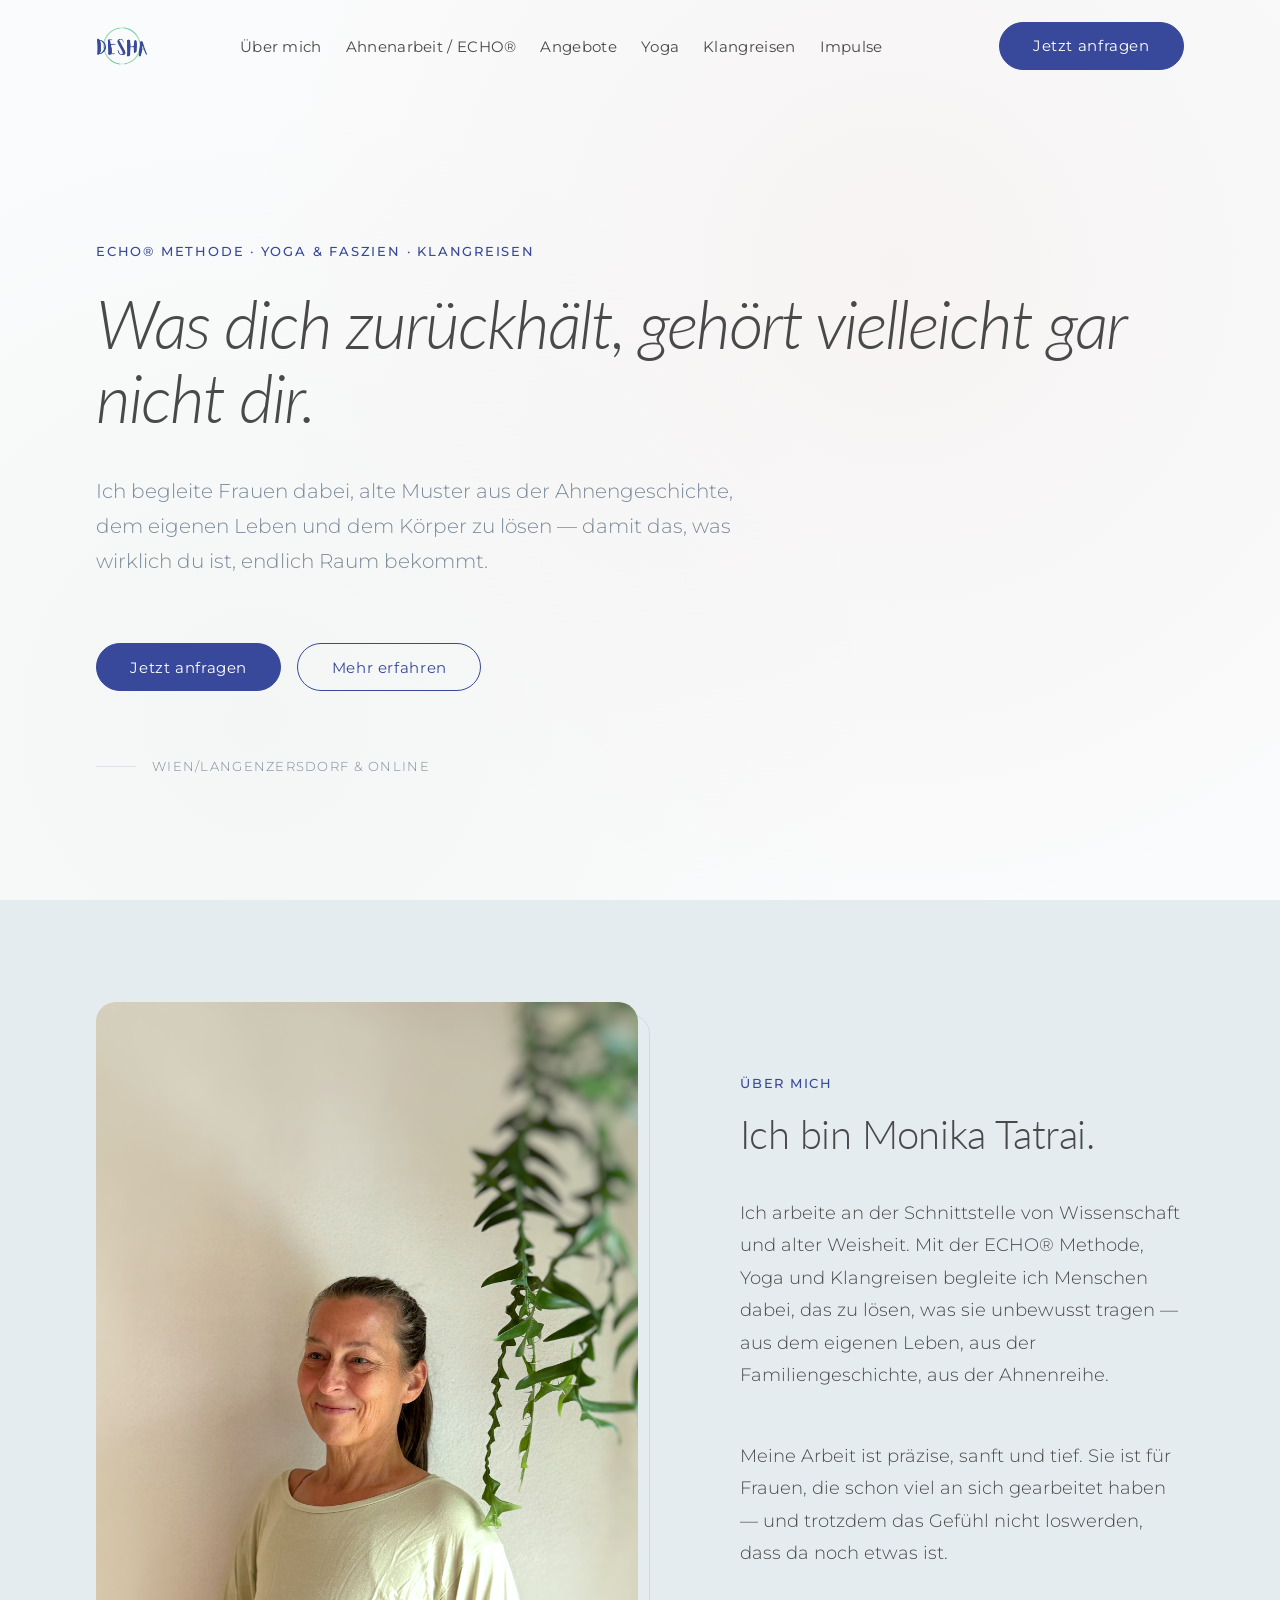
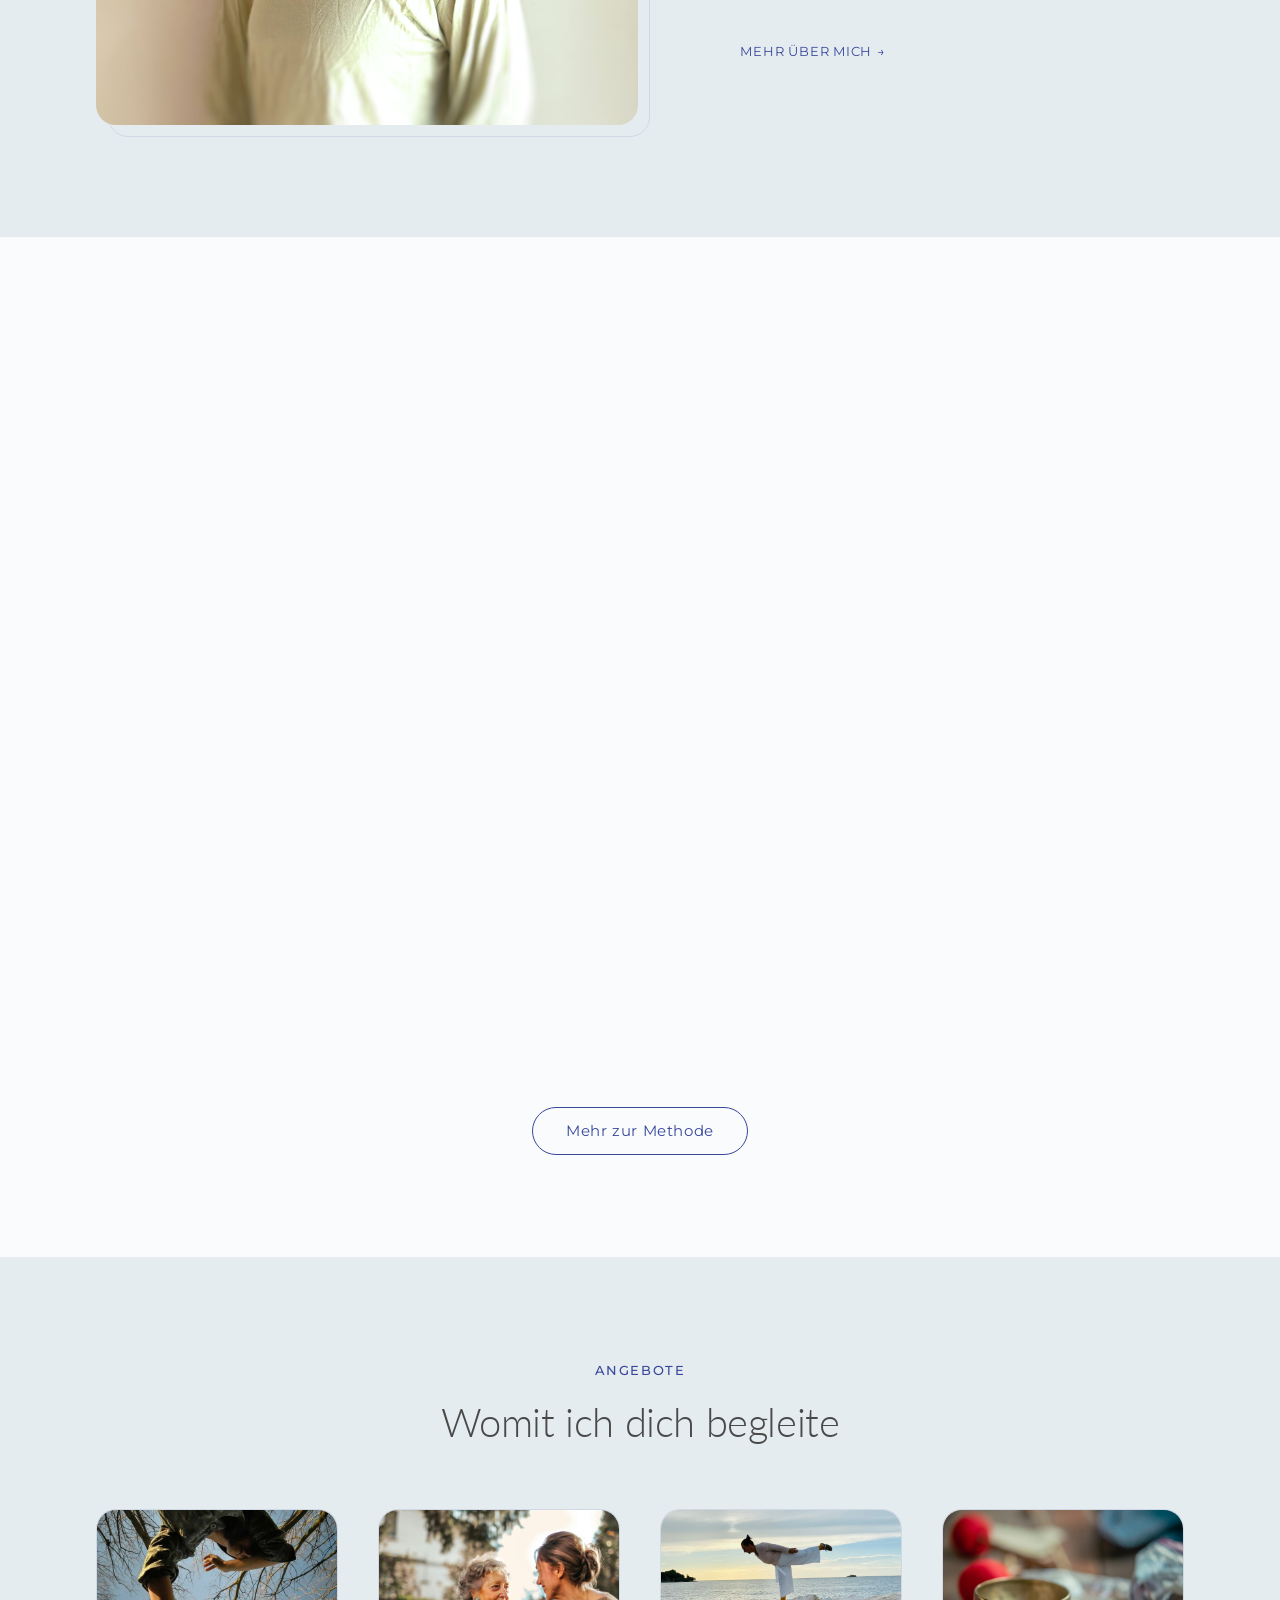
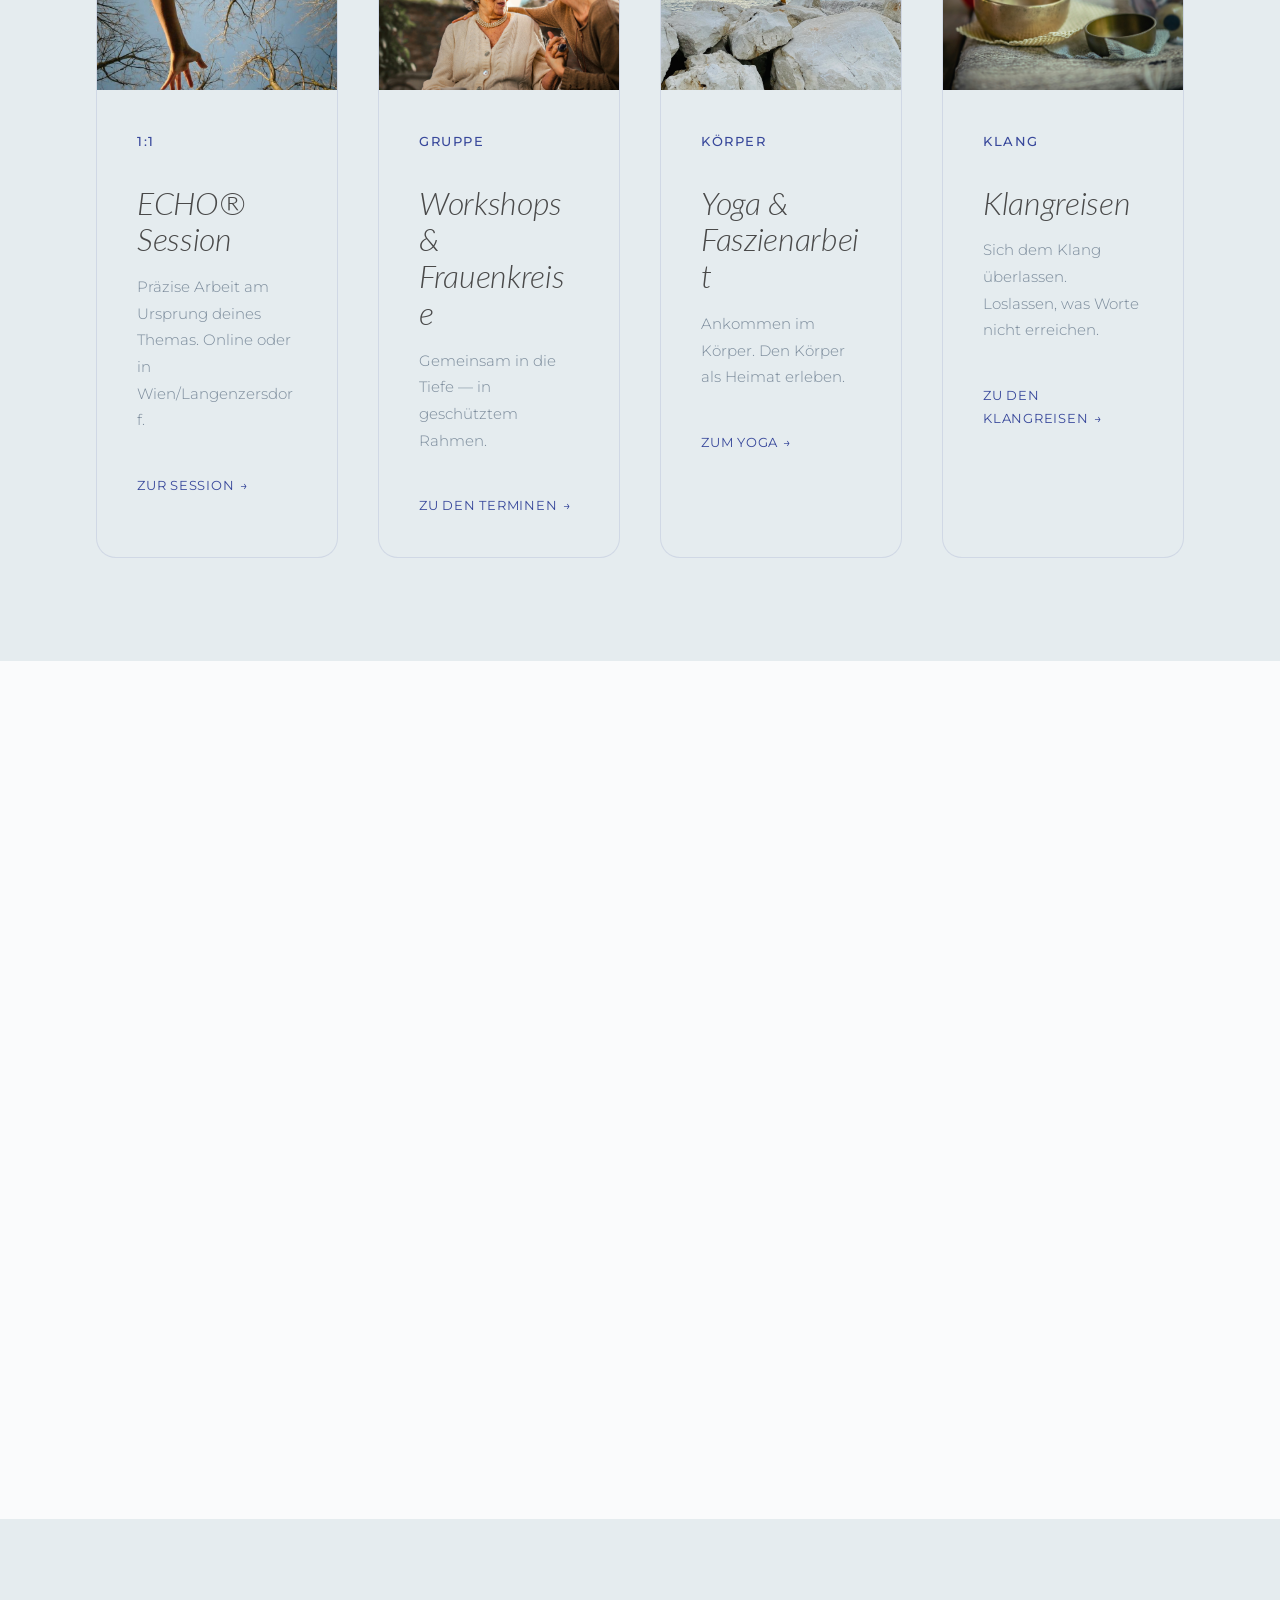
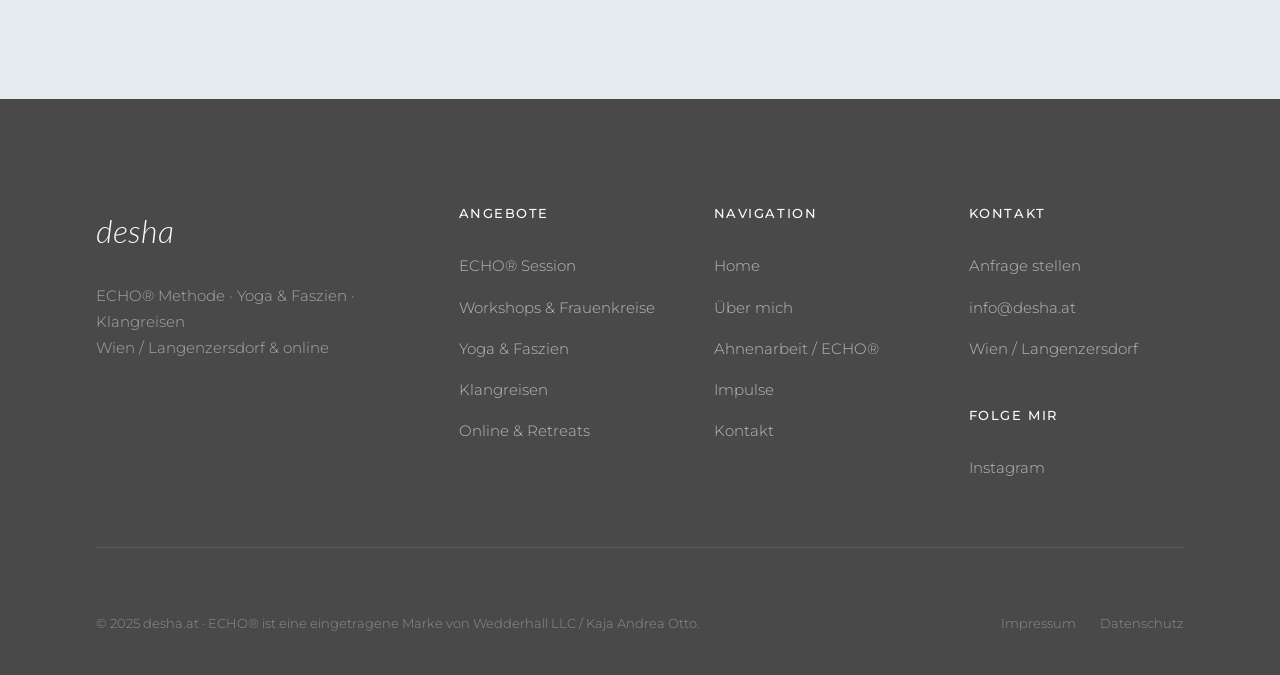
==== commit 7d886432: "Reduce heading sizes, add Yoga+Klangreisen to nav, rename ECHO® to Ahnenarbeit/ECHO® Co-Authored-By:" ====
--- a/index.html
+++ b/index.html
@@ -75,8 +75,10 @@
       <nav aria-label="Hauptnavigation">
         <ul class="nav__links" role="list">
           <li><a href="ueber-mich.html" class="nav__link">Über mich</a></li>
-          <li><a href="echo-methode.html" class="nav__link">ECHO® Methode</a></li>
+          <li><a href="echo-methode.html" class="nav__link">Ahnenarbeit / ECHO®</a></li>
           <li><a href="angebote/index.html" class="nav__link">Angebote</a></li>
+          <li><a href="angebote/yoga-faszien.html" class="nav__link">Yoga</a></li>
+          <li><a href="angebote/klangreisen.html" class="nav__link">Klangreisen</a></li>
           <li><a href="blog/index.html" class="nav__link">Impulse</a></li>
         </ul>
       </nav>
@@ -94,8 +96,10 @@
     <nav id="mobile-menu" class="nav__mobile" aria-label="Mobile Navigation" aria-hidden="true">
       <ul class="nav__mobile-links" role="list">
         <li><a href="ueber-mich.html" class="nav__mobile-link">Über mich</a></li>
-        <li><a href="echo-methode.html" class="nav__mobile-link">ECHO® Methode</a></li>
+        <li><a href="echo-methode.html" class="nav__mobile-link">Ahnenarbeit / ECHO®</a></li>
         <li><a href="angebote/index.html" class="nav__mobile-link">Angebote</a></li>
+        <li><a href="angebote/yoga-faszien.html" class="nav__mobile-link">Yoga</a></li>
+        <li><a href="angebote/klangreisen.html" class="nav__mobile-link">Klangreisen</a></li>
         <li><a href="blog/index.html" class="nav__mobile-link">Impulse</a></li>
         <li><a href="kontakt.html" class="nav__mobile-link">Kontakt</a></li>
       </ul>
@@ -548,7 +552,7 @@
           <ul class="footer__links" role="list">
             <li><a href="index.html" class="footer__link">Home</a></li>
             <li><a href="ueber-mich.html" class="footer__link">Über mich</a></li>
-            <li><a href="echo-methode.html" class="footer__link">ECHO® Methode</a></li>
+            <li><a href="echo-methode.html" class="footer__link">Ahnenarbeit / ECHO®</a></li>
             <li><a href="blog/index.html" class="footer__link">Impulse</a></li>
             <li><a href="kontakt.html" class="footer__link">Kontakt</a></li>
           </ul>
--- a/css/main.css
+++ b/css/main.css
@@ -144,12 +144,12 @@
   color: var(--color-text);
 }
 
-h1 { font-size: var(--text-5xl); font-weight: 300; }
-h2 { font-size: var(--text-4xl); }
-h3 { font-size: var(--text-3xl); }
-h4 { font-size: var(--text-2xl); }
-h5 { font-size: var(--text-xl); }
-h6 { font-size: var(--text-lg); }
+h1 { font-size: var(--text-4xl); font-weight: 300; }
+h2 { font-size: var(--text-3xl); }
+h3 { font-size: var(--text-2xl); }
+h4 { font-size: var(--text-xl); }
+h5 { font-size: var(--text-lg); }
+h6 { font-size: var(--text-base); }
 
 p {
   font-size: var(--text-base);
--- a/css/components.css
+++ b/css/components.css
@@ -160,7 +160,7 @@
 .nav__links {
   display: flex;
   align-items: center;
-  gap: var(--space-lg);
+  gap: var(--space-md);
   list-style: none;
 }
 
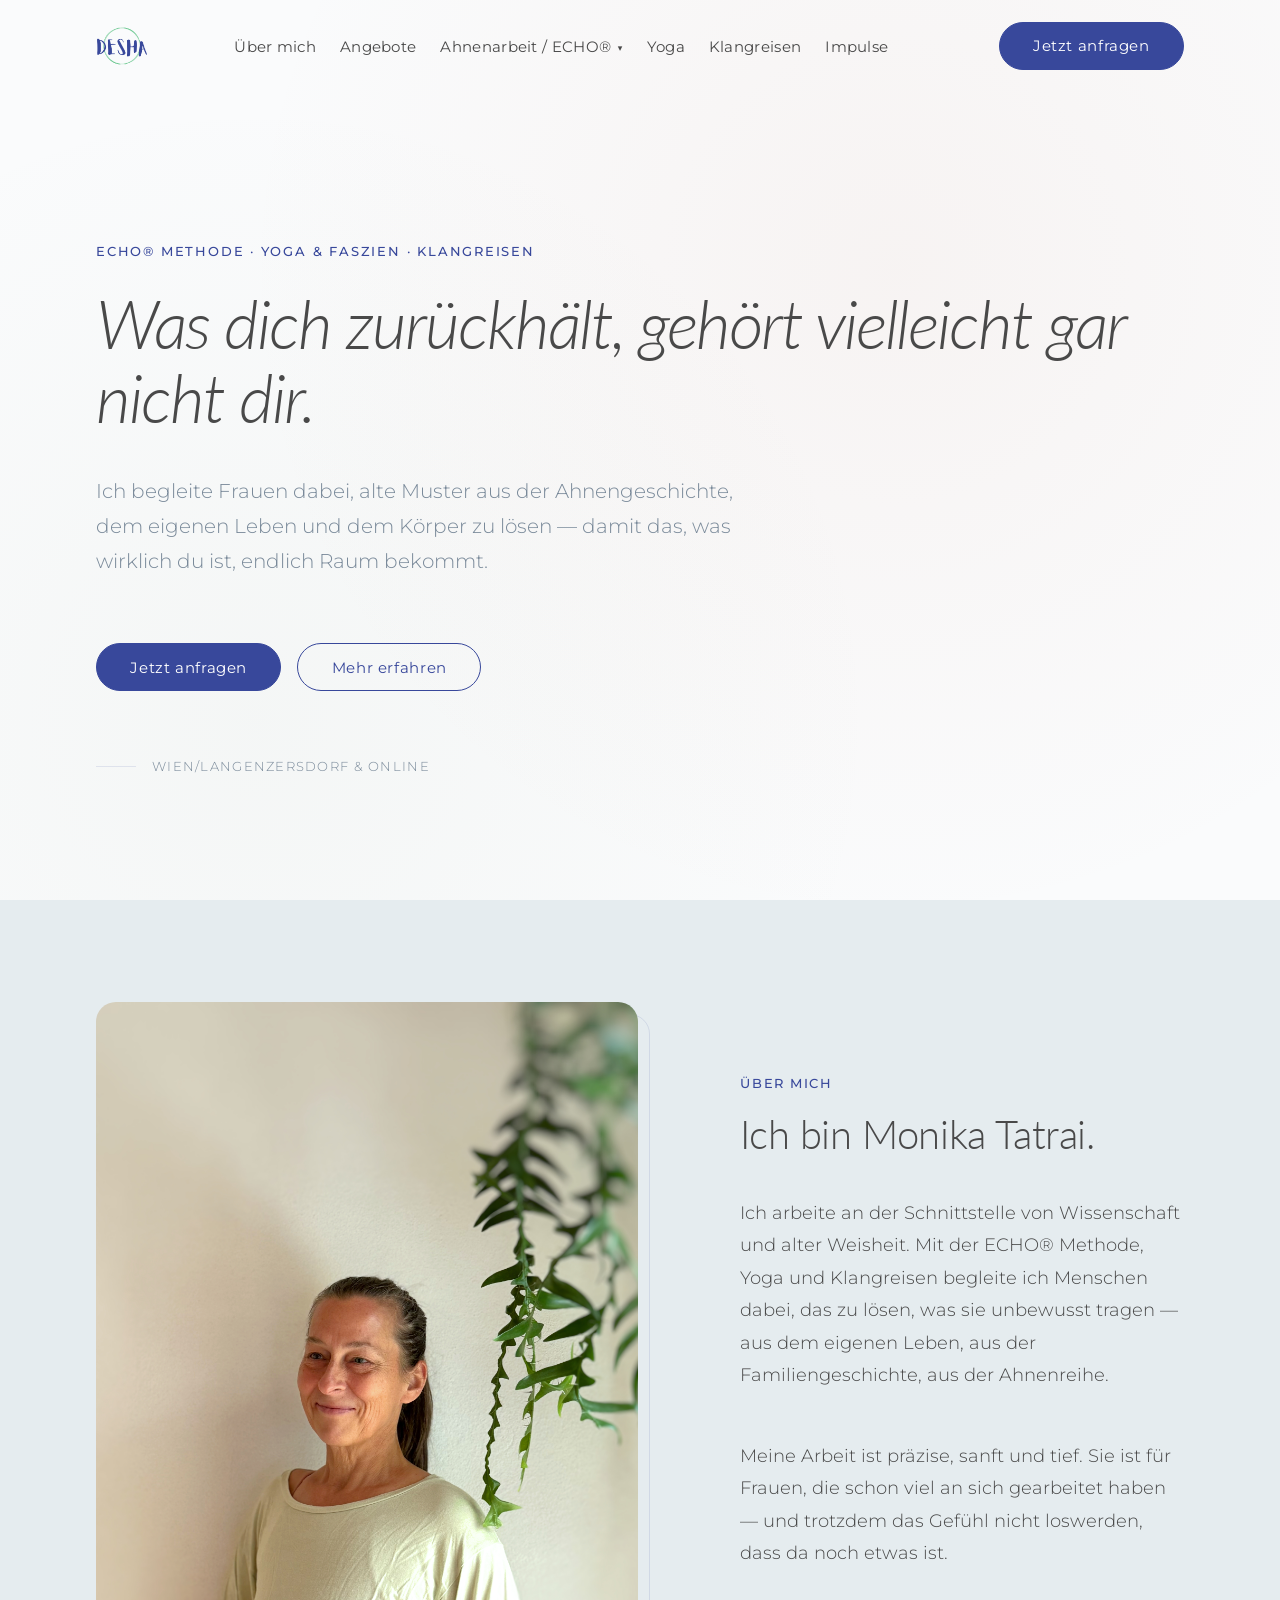
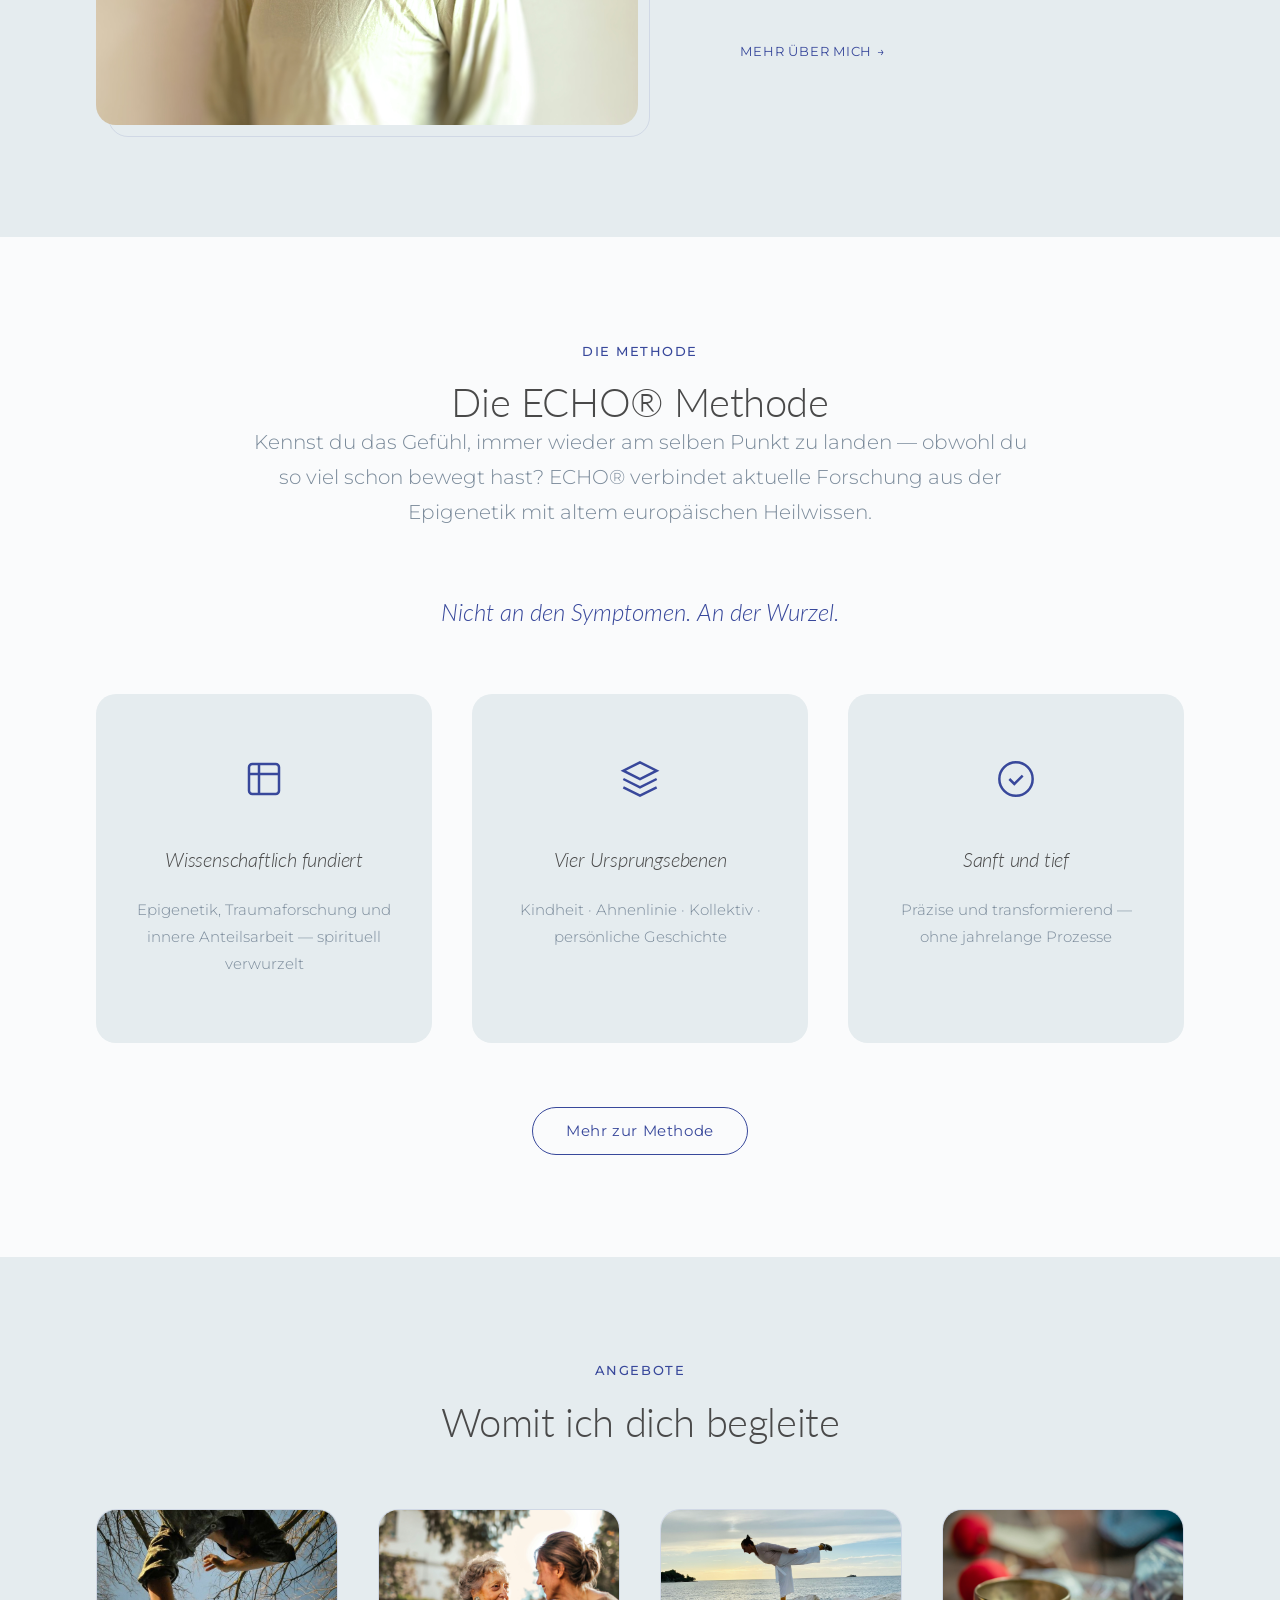
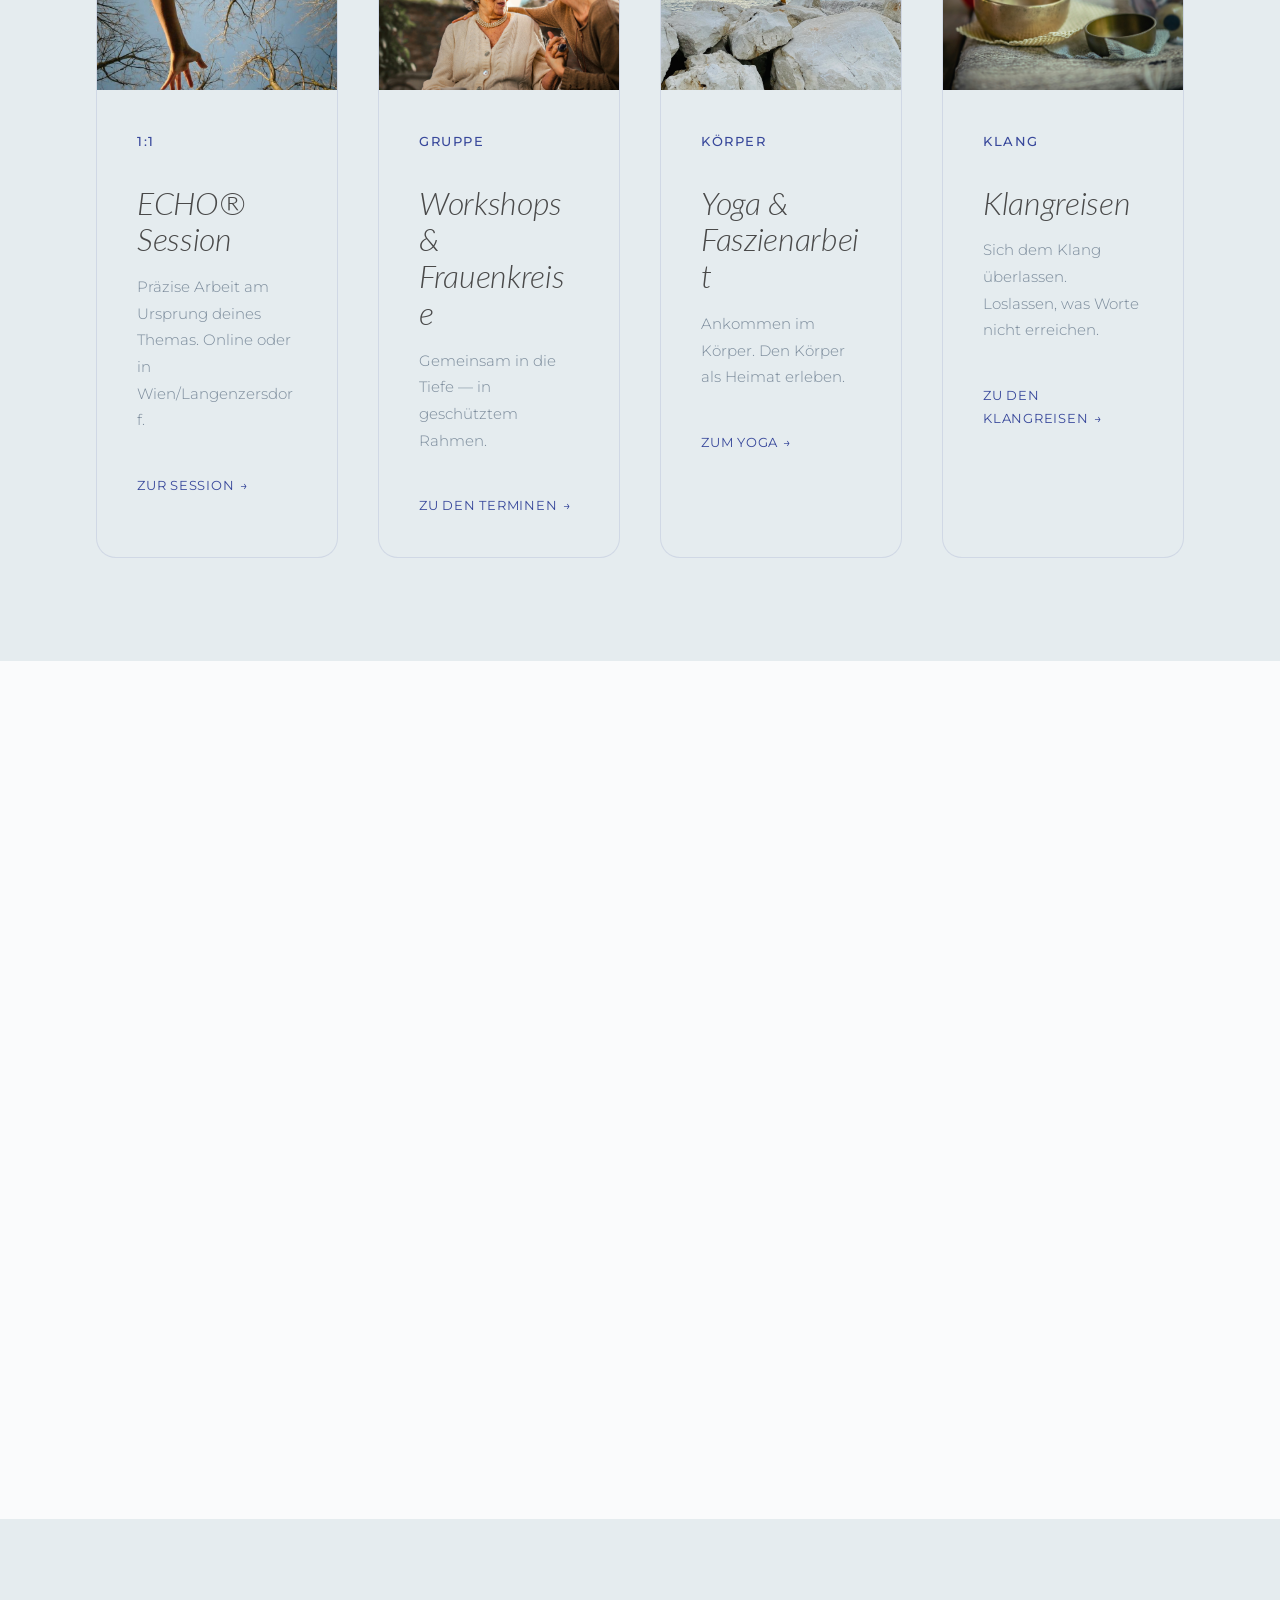
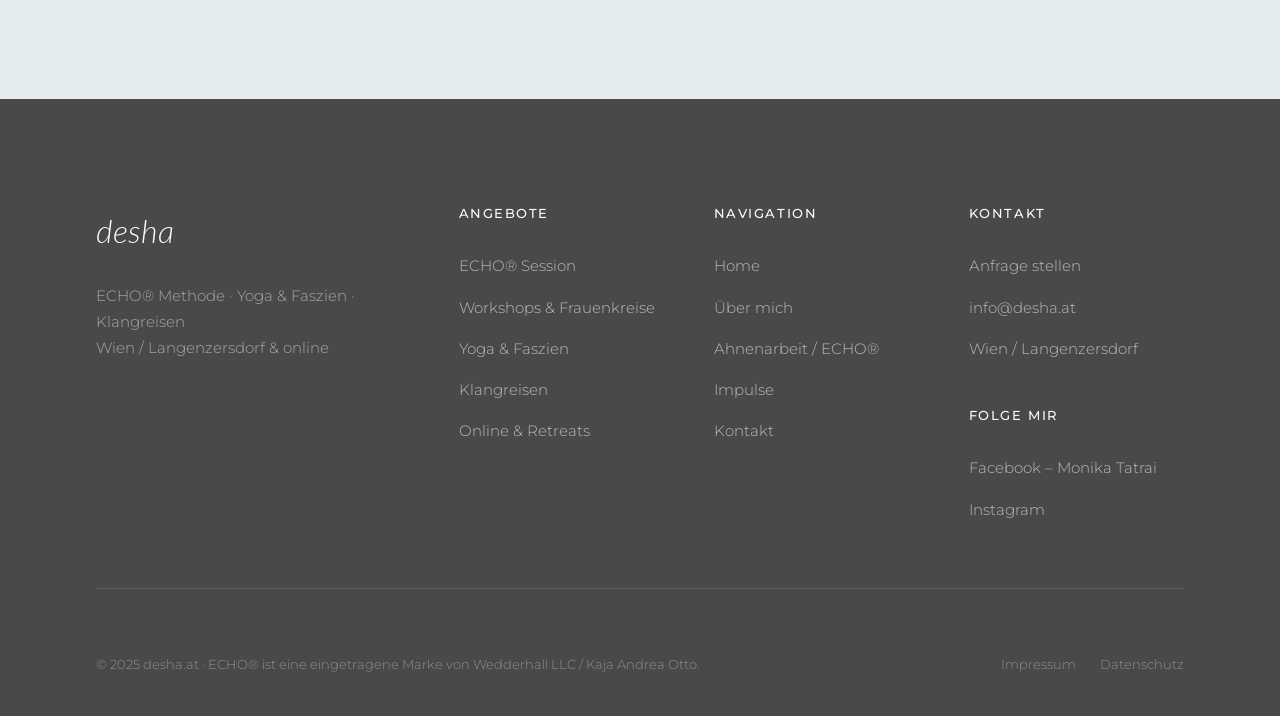
==== commit 4b703a82: "Reorder nav, add ECHO dropdown submenu, add Facebook+Instagram to all footers Co-Authored-By: Claude" ====
--- a/index.html
+++ b/index.html
@@ -75,8 +75,16 @@
       <nav aria-label="Hauptnavigation">
         <ul class="nav__links" role="list">
           <li><a href="ueber-mich.html" class="nav__link">Über mich</a></li>
-          <li><a href="echo-methode.html" class="nav__link">Ahnenarbeit / ECHO®</a></li>
           <li><a href="angebote/index.html" class="nav__link">Angebote</a></li>
+          <li class="nav__item--dropdown">
+            <a href="echo-methode.html" class="nav__link">Ahnenarbeit / ECHO® <span class="nav__arrow" aria-hidden="true">▾</span></a>
+            <ul class="nav__dropdown" role="list">
+              <li><a href="echo-methode.html" class="nav__dropdown-link">Was ist die ECHO® Methode</a></li>
+              <li><a href="angebote/echo-session.html" class="nav__dropdown-link">1:1 Session</a></li>
+              <li><a href="angebote/online-retreat.html" class="nav__dropdown-link">Space – Orte &amp; Plätze</a></li>
+              <li><a href="angebote/gruppenarbeit.html" class="nav__dropdown-link">Workshop – Frauen</a></li>
+            </ul>
+          </li>
           <li><a href="angebote/yoga-faszien.html" class="nav__link">Yoga</a></li>
           <li><a href="angebote/klangreisen.html" class="nav__link">Klangreisen</a></li>
           <li><a href="blog/index.html" class="nav__link">Impulse</a></li>
@@ -96,8 +104,11 @@
     <nav id="mobile-menu" class="nav__mobile" aria-label="Mobile Navigation" aria-hidden="true">
       <ul class="nav__mobile-links" role="list">
         <li><a href="ueber-mich.html" class="nav__mobile-link">Über mich</a></li>
+        <li><a href="angebote/index.html" class="nav__mobile-link">Angebote</a></li>
         <li><a href="echo-methode.html" class="nav__mobile-link">Ahnenarbeit / ECHO®</a></li>
-        <li><a href="angebote/index.html" class="nav__mobile-link">Angebote</a></li>
+        <li><a href="angebote/echo-session.html" class="nav__mobile-link">— 1:1 Session</a></li>
+        <li><a href="angebote/online-retreat.html" class="nav__mobile-link">— Space – Orte &amp; Plätze</a></li>
+        <li><a href="angebote/gruppenarbeit.html" class="nav__mobile-link">— Workshop – Frauen</a></li>
         <li><a href="angebote/yoga-faszien.html" class="nav__mobile-link">Yoga</a></li>
         <li><a href="angebote/klangreisen.html" class="nav__mobile-link">Klangreisen</a></li>
         <li><a href="blog/index.html" class="nav__mobile-link">Impulse</a></li>
@@ -568,10 +579,7 @@
           </ul>
           <div style="margin-top: var(--space-lg);">
             <p class="footer__col-title">Folge mir</p>
-            <!-- Social Links — URLs einsetzen wenn vorhanden -->
-            <ul class="footer__links" role="list">
-              <li><a href="#" class="footer__link" aria-label="Instagram">Instagram</a></li>
-            </ul>
+            <ul class="footer__links" role="list"><li><a href="https://www.facebook.com/monika.tatrai" class="footer__link" target="_blank" rel="noopener">Facebook – Monika Tatrai</a></li><li><a href="https://www.instagram.com/desha.monikatatrai" class="footer__link" target="_blank" rel="noopener">Instagram</a></li></ul>
           </div>
         </div>
 
--- a/css/components.css
+++ b/css/components.css
@@ -164,6 +164,63 @@
   list-style: none;
 }
 
+/* Dropdown */
+.nav__item--dropdown {
+  position: relative;
+}
+
+.nav__arrow {
+  font-size: 0.6em;
+  margin-left: 0.25em;
+  display: inline-block;
+  transition: transform var(--transition);
+  vertical-align: middle;
+}
+
+.nav__item--dropdown:hover .nav__arrow,
+.nav__item--dropdown:focus-within .nav__arrow {
+  transform: rotate(180deg);
+}
+
+.nav__dropdown {
+  position: absolute;
+  top: calc(100% + 0.6rem);
+  left: 50%;
+  transform: translateX(-50%) translateY(6px);
+  background: var(--color-white);
+  border-radius: var(--radius-md);
+  box-shadow: var(--shadow-md);
+  border: 1px solid var(--color-border);
+  min-width: 230px;
+  padding: 0.4rem 0;
+  list-style: none;
+  opacity: 0;
+  visibility: hidden;
+  transition: opacity var(--transition), visibility var(--transition), transform var(--transition);
+  z-index: 200;
+}
+
+.nav__item--dropdown:hover .nav__dropdown,
+.nav__item--dropdown:focus-within .nav__dropdown {
+  opacity: 1;
+  visibility: visible;
+  transform: translateX(-50%) translateY(0);
+}
+
+.nav__dropdown-link {
+  display: block;
+  padding: 0.6rem 1.25rem;
+  font-size: var(--text-sm);
+  color: var(--color-text);
+  white-space: nowrap;
+  transition: color var(--transition), background var(--transition);
+}
+
+.nav__dropdown-link:hover {
+  color: var(--color-primary);
+  background: var(--color-surface);
+}
+
 .nav__link {
   font-size: var(--text-sm);
   font-weight: 400;
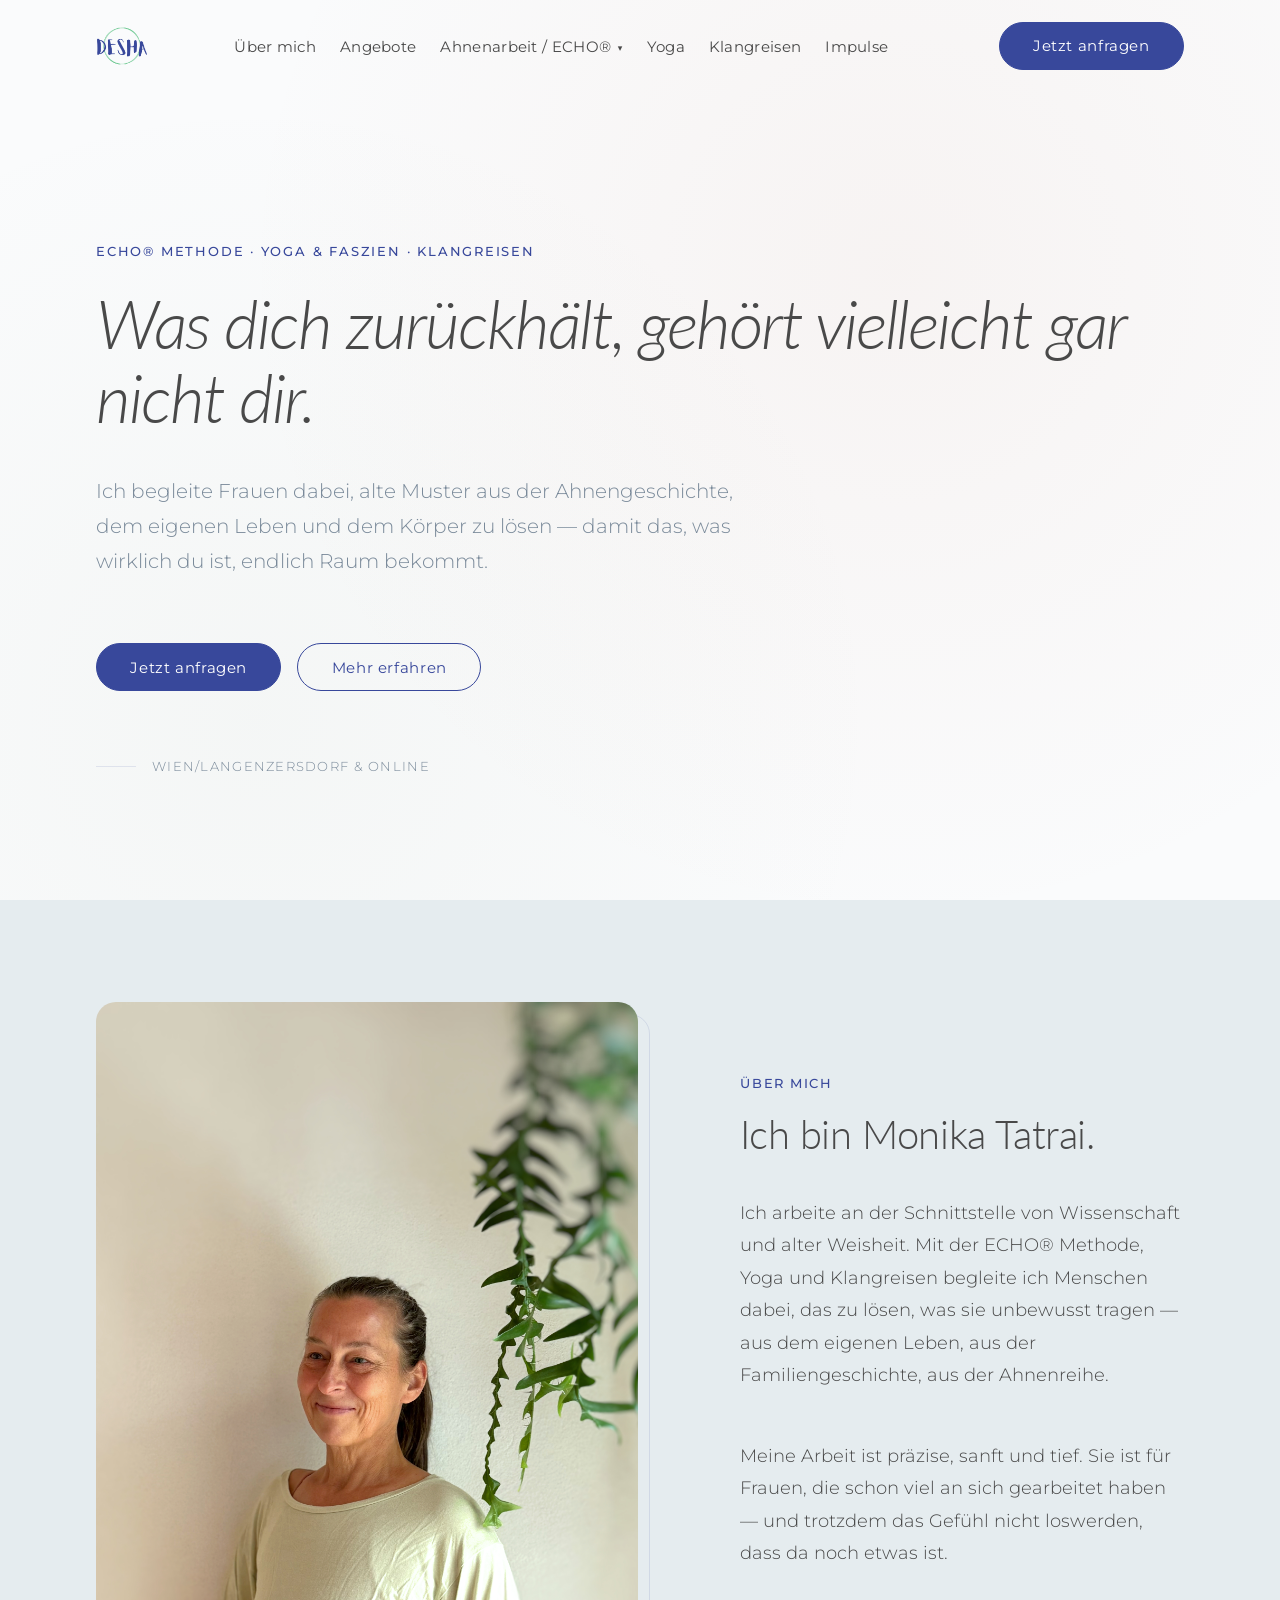
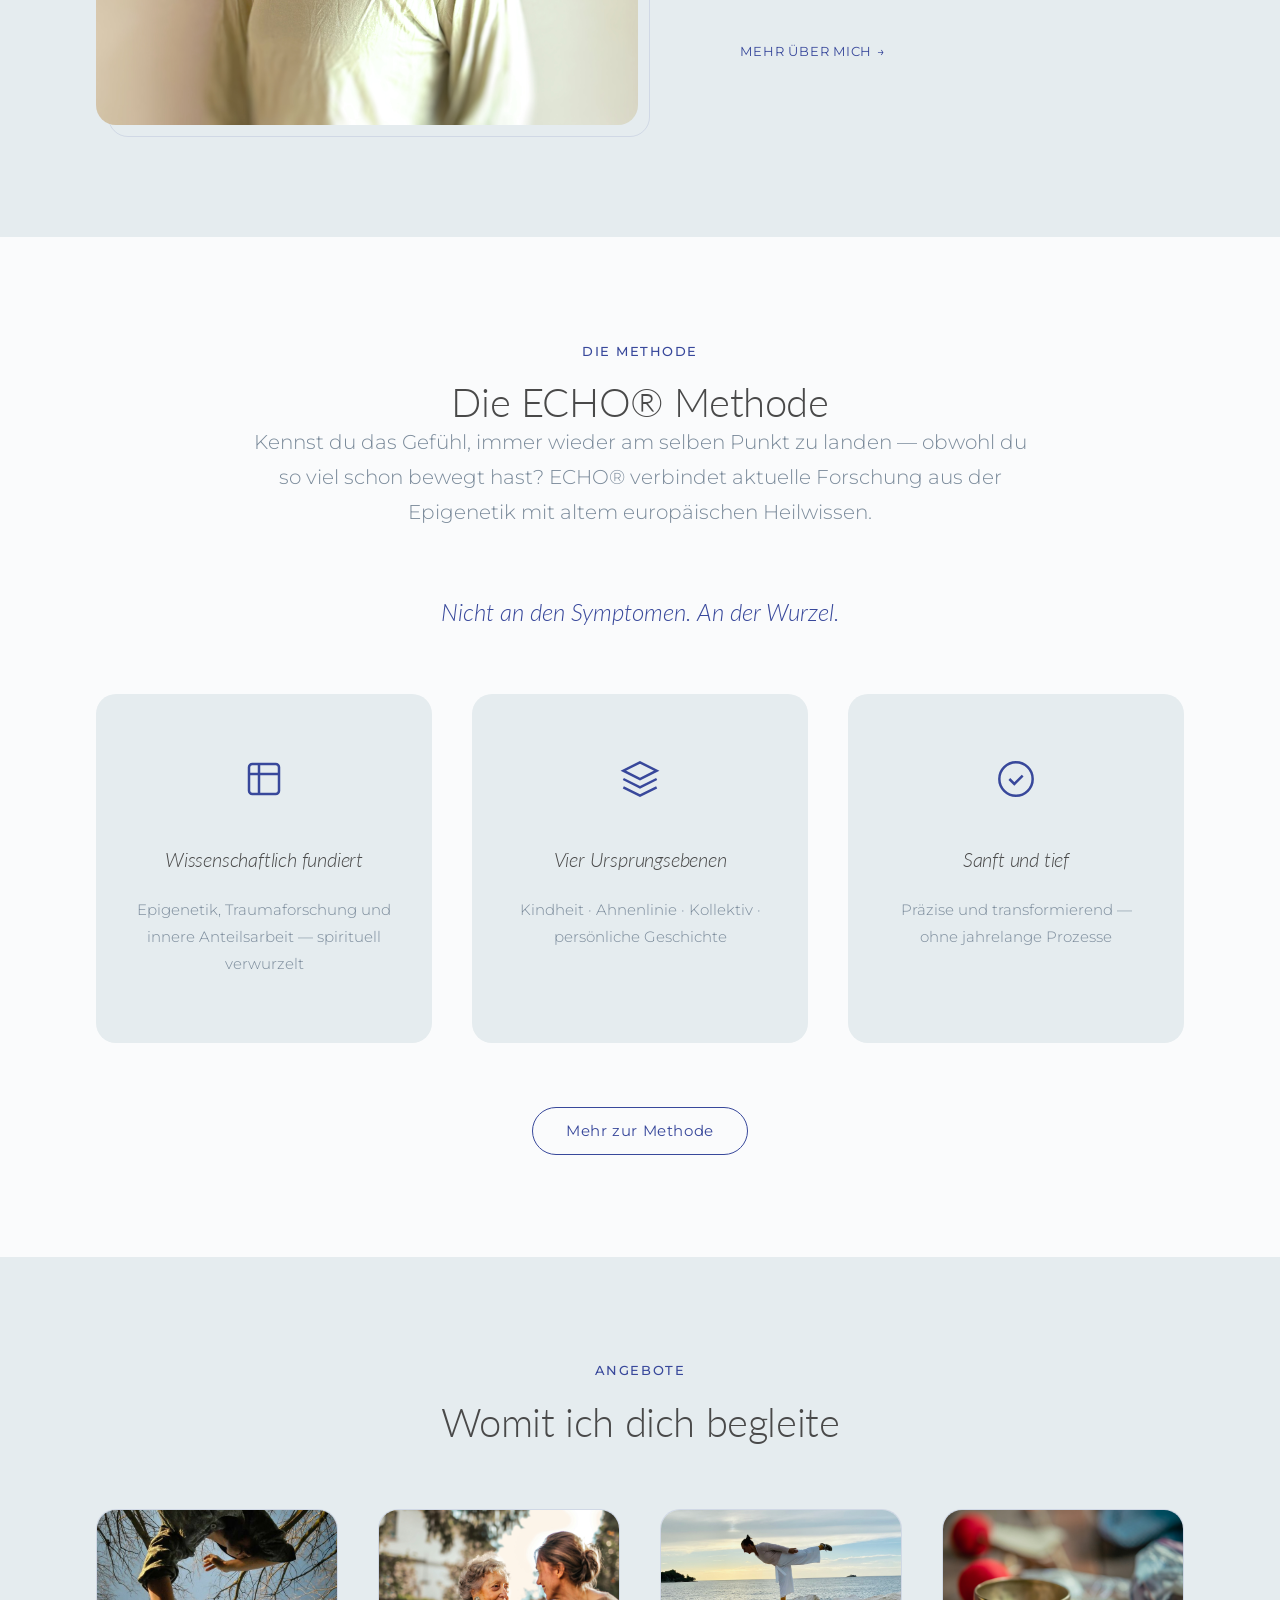
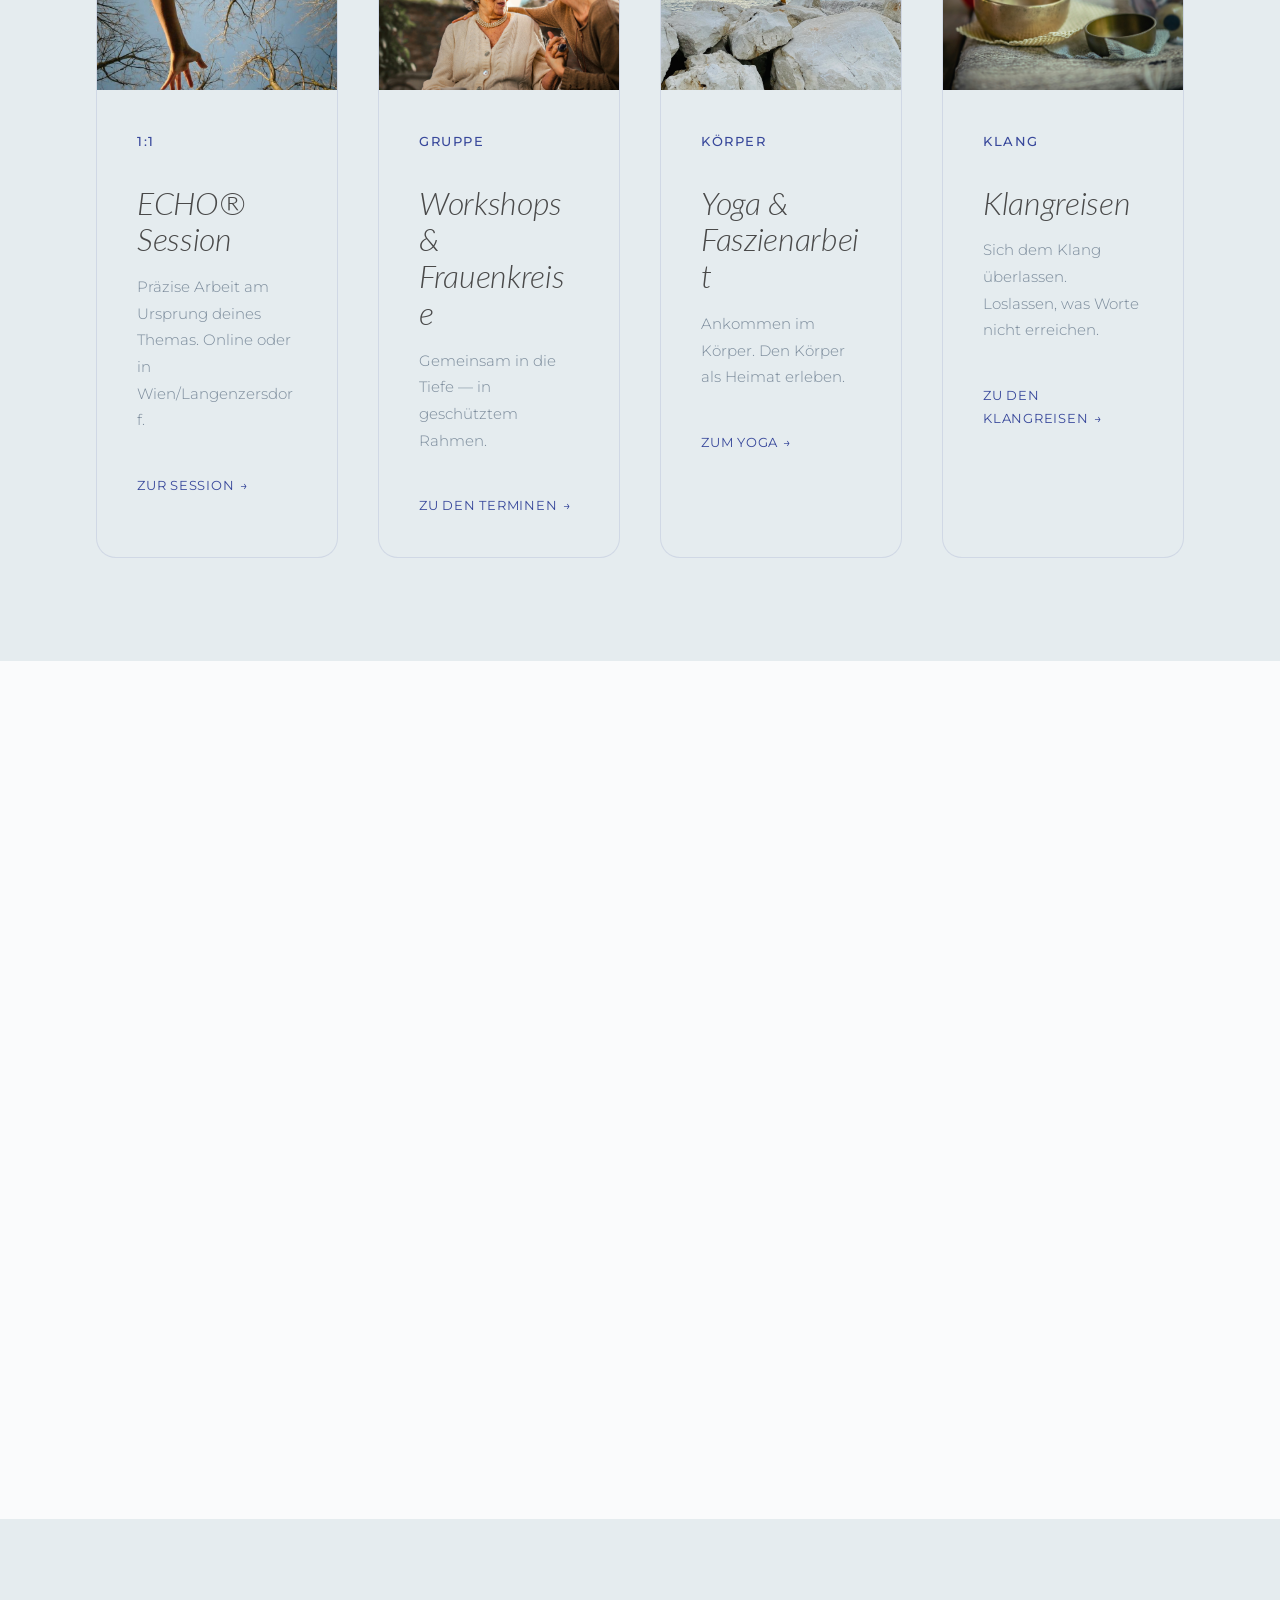
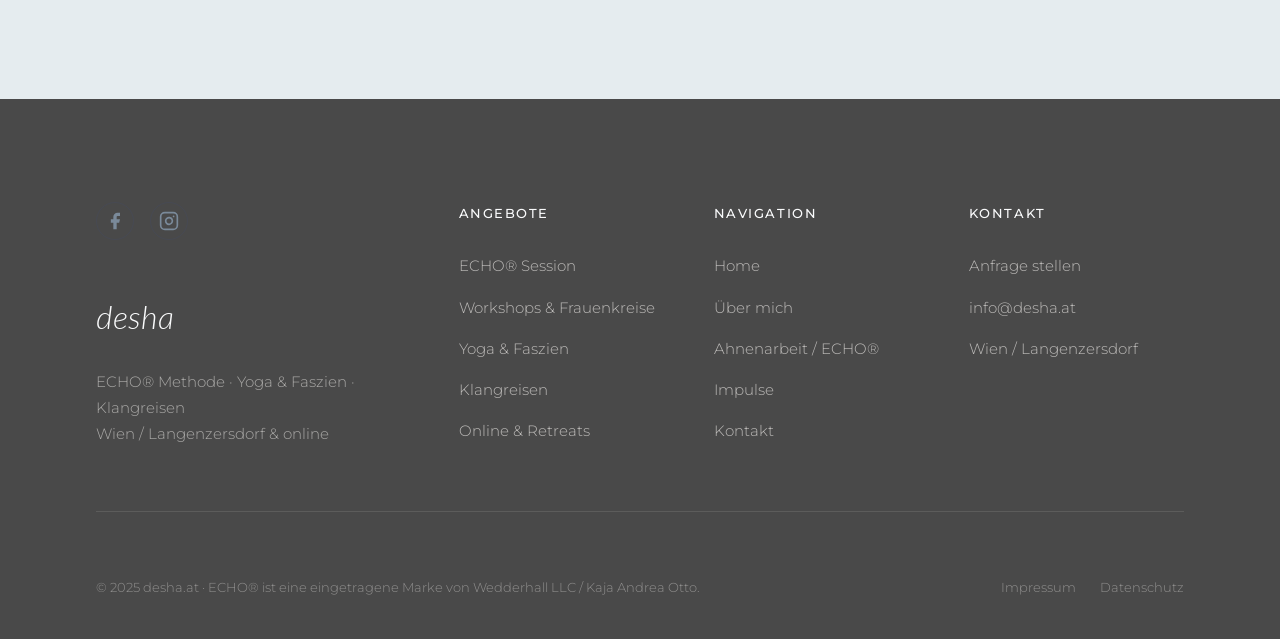
==== commit 0bb26f25: "Replace footer text social links with FB+IG icons above logo Co-Authored-By: Claude Sonnet 4.6 <nore" ====
--- a/index.html
+++ b/index.html
@@ -538,7 +538,7 @@
 
         <!-- Brand -->
         <div class="footer__brand">
-          <a href="index.html" class="footer__logo">desha</a>
+          <div class="footer__social"><a href="https://www.facebook.com/desha.monikatatrai" class="footer__social-link" target="_blank" rel="noopener" aria-label="Facebook"><svg xmlns="http://www.w3.org/2000/svg" width="20" height="20" viewBox="0 0 24 24" fill="currentColor" aria-hidden="true"><path d="M18 2h-3a5 5 0 0 0-5 5v3H7v4h3v8h4v-8h3l1-4h-4V7a1 1 0 0 1 1-1h3z"/></svg></a><a href="https://www.instagram.com/desha.monikatatrai" class="footer__social-link" target="_blank" rel="noopener" aria-label="Instagram"><svg xmlns="http://www.w3.org/2000/svg" width="20" height="20" viewBox="0 0 24 24" fill="none" stroke="currentColor" stroke-width="2" stroke-linecap="round" stroke-linejoin="round" aria-hidden="true"><rect x="2" y="2" width="20" height="20" rx="5" ry="5"/><path d="M16 11.37A4 4 0 1 1 12.63 8 4 4 0 0 1 16 11.37z"/><line x1="17.5" y1="6.5" x2="17.51" y2="6.5"/></svg></a></div><a href="index.html" class="footer__logo">desha</a>
           <p class="footer__tagline">
             ECHO® Methode · Yoga & Faszien · Klangreisen<br>
             Wien / Langenzersdorf &amp; online
@@ -577,11 +577,7 @@
             <li><a href="mailto:info@desha.at" class="footer__link">info@desha.at</a></li>
             <li><span class="footer__link" style="cursor: default;">Wien / Langenzersdorf</span></li>
           </ul>
-          <div style="margin-top: var(--space-lg);">
-            <p class="footer__col-title">Folge mir</p>
-            <ul class="footer__links" role="list"><li><a href="https://www.facebook.com/monika.tatrai" class="footer__link" target="_blank" rel="noopener">Facebook – Monika Tatrai</a></li><li><a href="https://www.instagram.com/desha.monikatatrai" class="footer__link" target="_blank" rel="noopener">Instagram</a></li></ul>
-          </div>
-        </div>
+          </div>
 
       </div>
 
--- a/css/components.css
+++ b/css/components.css
@@ -811,6 +811,30 @@
   gap: var(--space-md);
 }
 
+.footer__social {
+  display: flex;
+  gap: var(--space-sm);
+  margin-bottom: var(--space-md);
+}
+
+.footer__social-link {
+  display: inline-flex;
+  align-items: center;
+  justify-content: center;
+  width: 38px;
+  height: 38px;
+  border-radius: var(--radius-full);
+  border: 1.5px solid var(--color-border);
+  color: var(--color-text-muted);
+  transition: color var(--transition), border-color var(--transition), background var(--transition);
+}
+
+.footer__social-link:hover {
+  color: var(--color-primary);
+  border-color: var(--color-primary);
+  background: rgba(56, 72, 155, 0.06);
+}
+
 .footer__logo {
   font-family: var(--font-serif);
   font-size: var(--text-2xl);
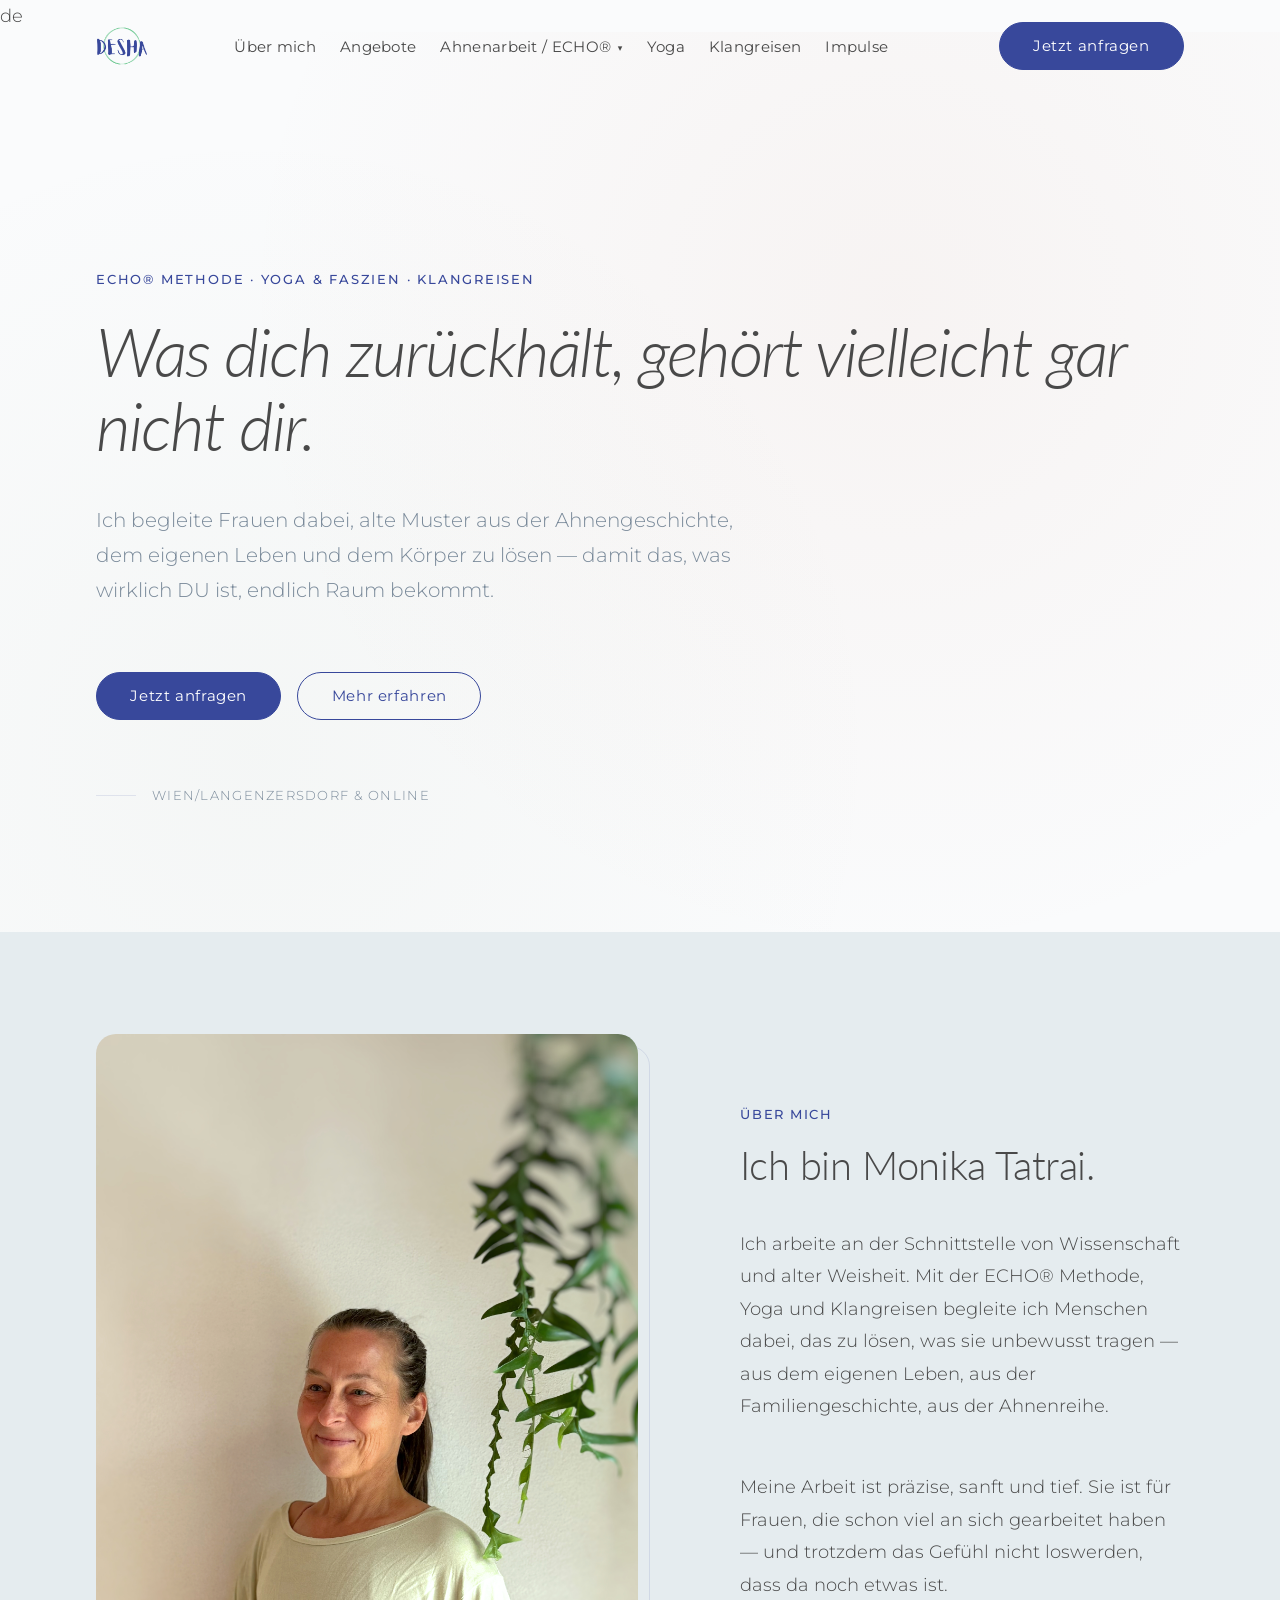
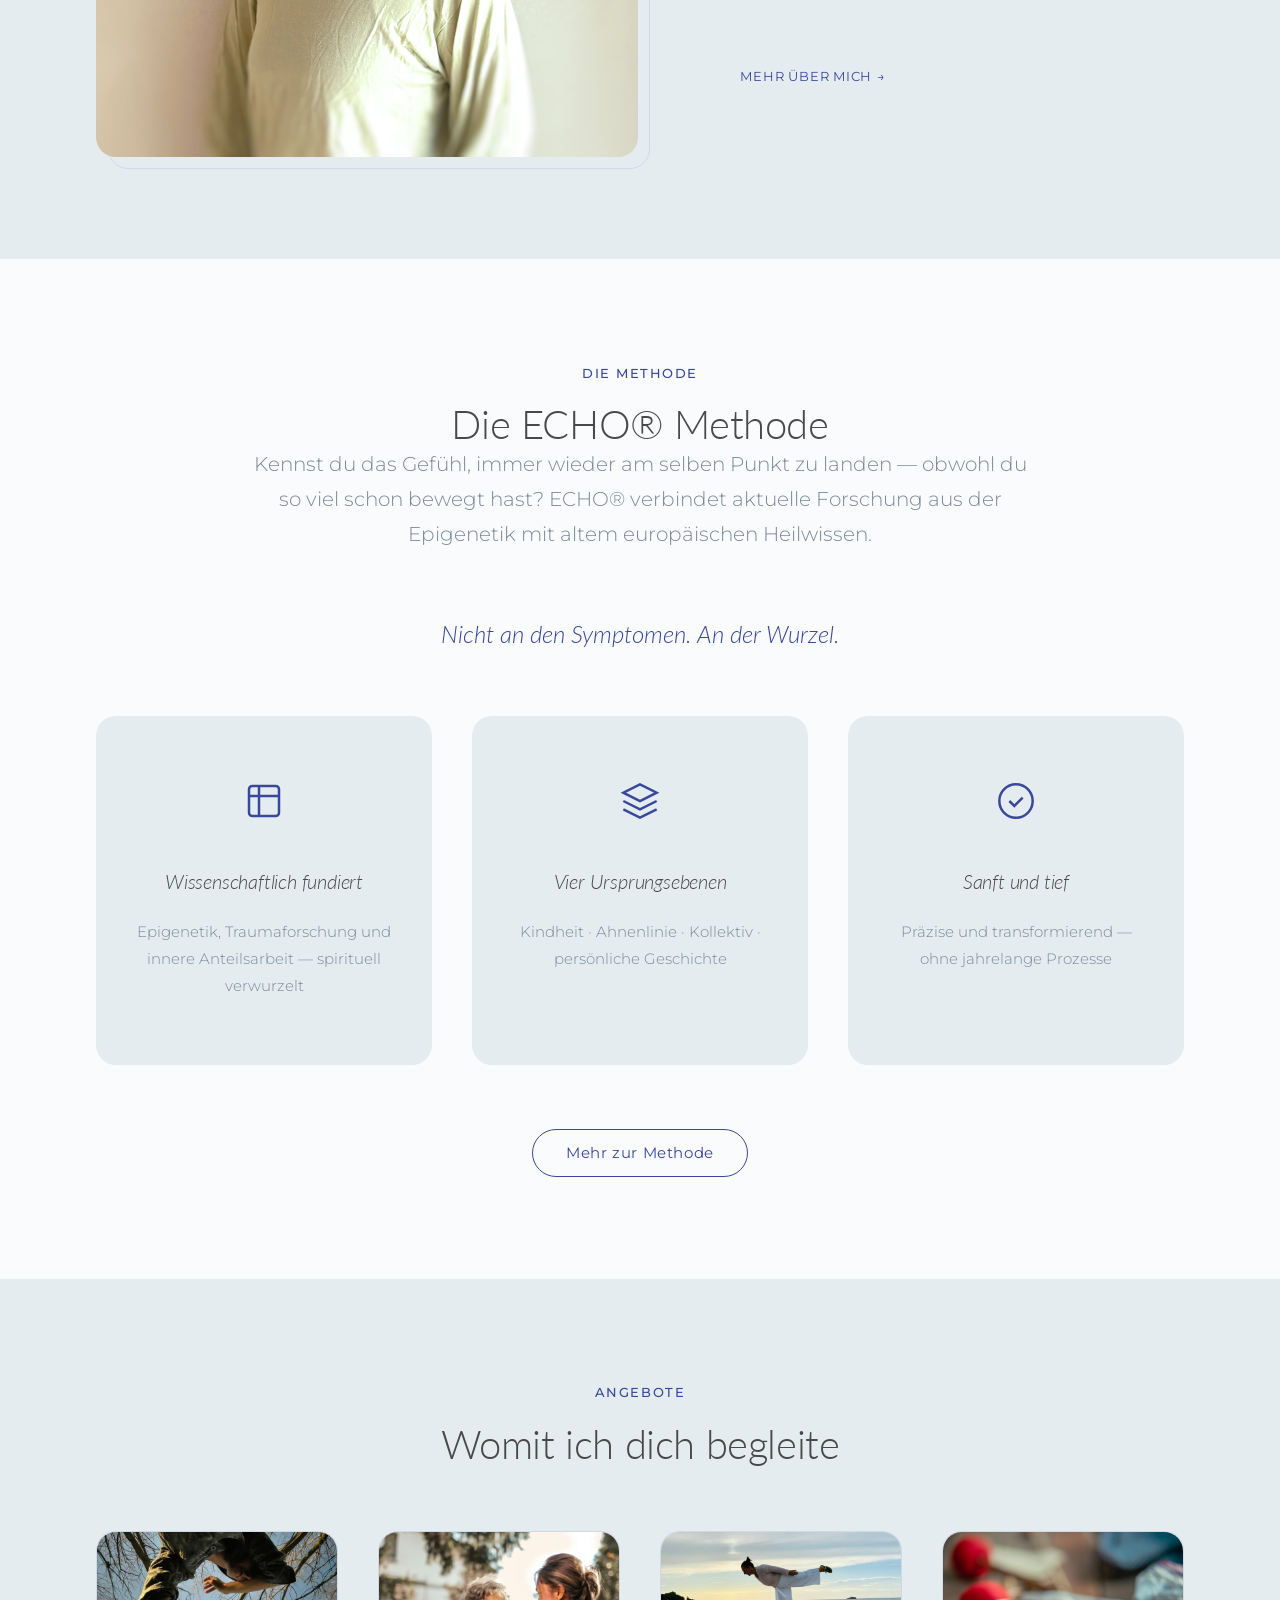
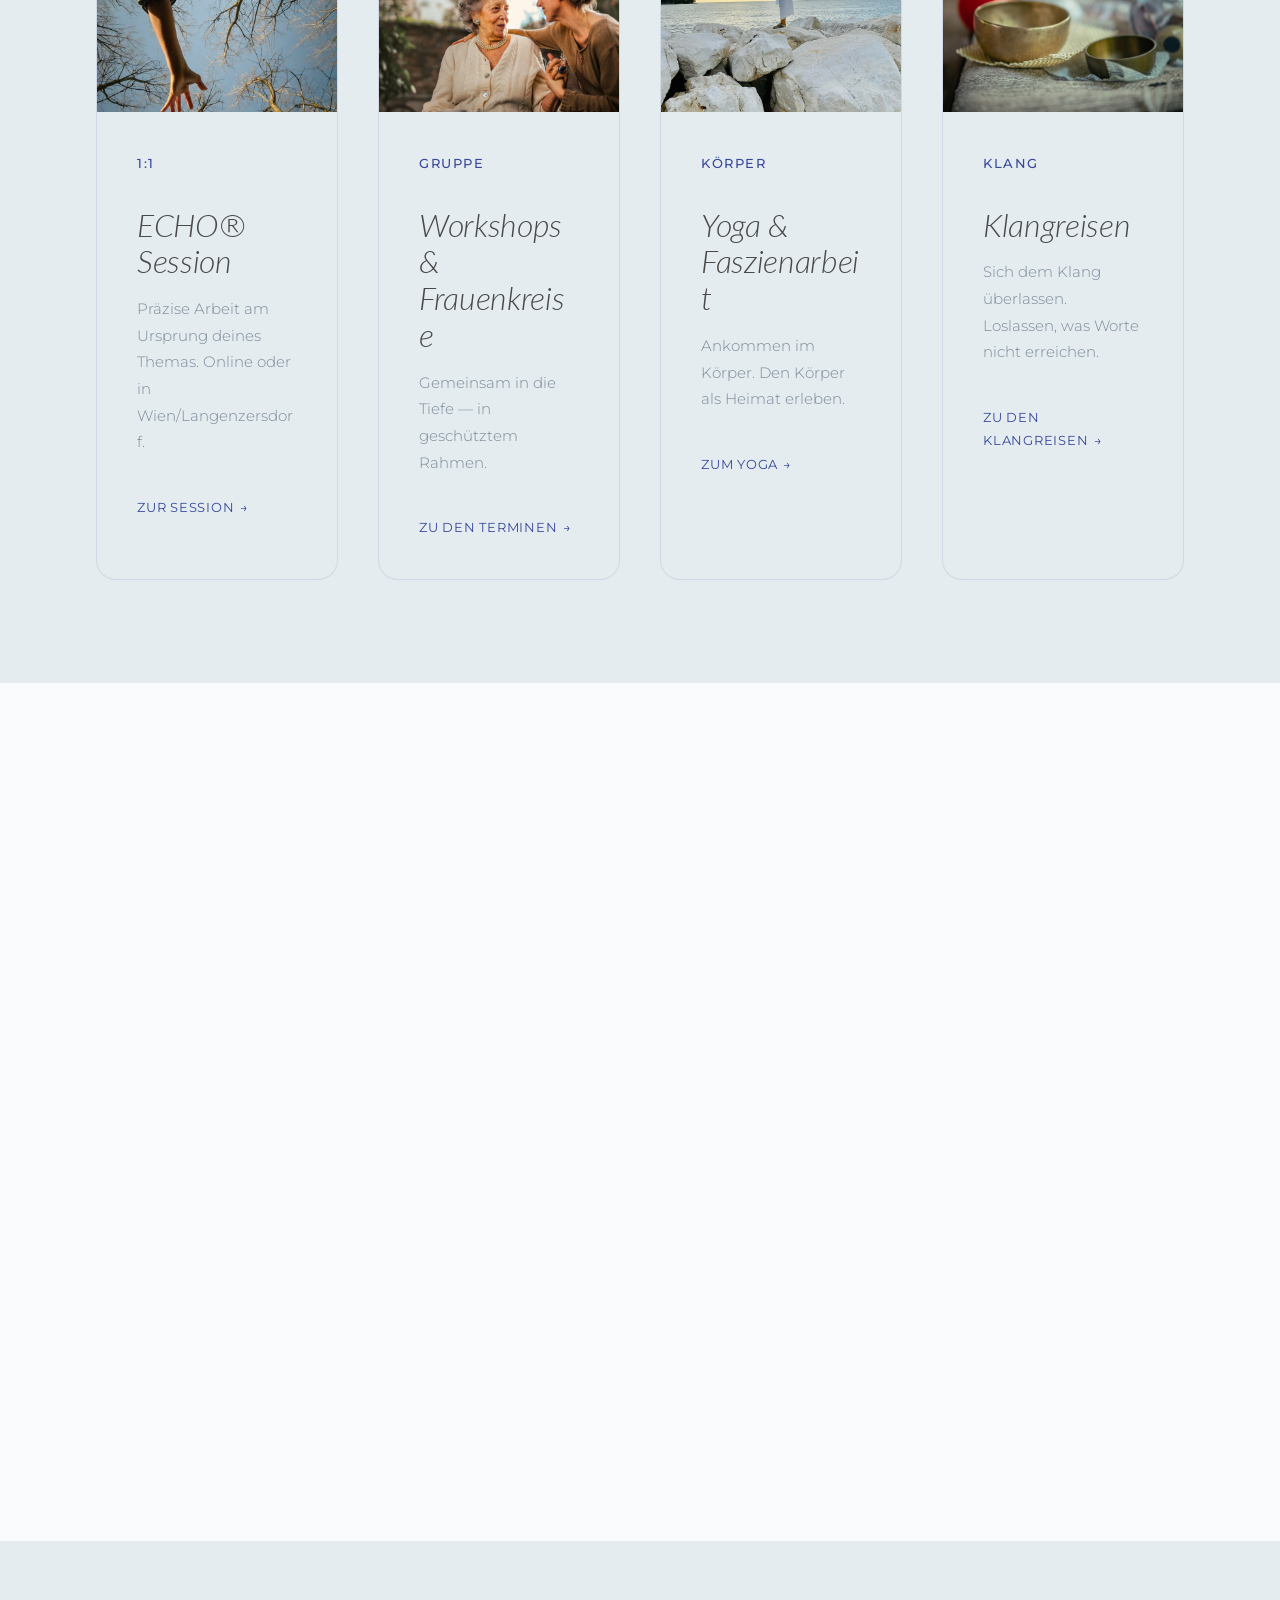
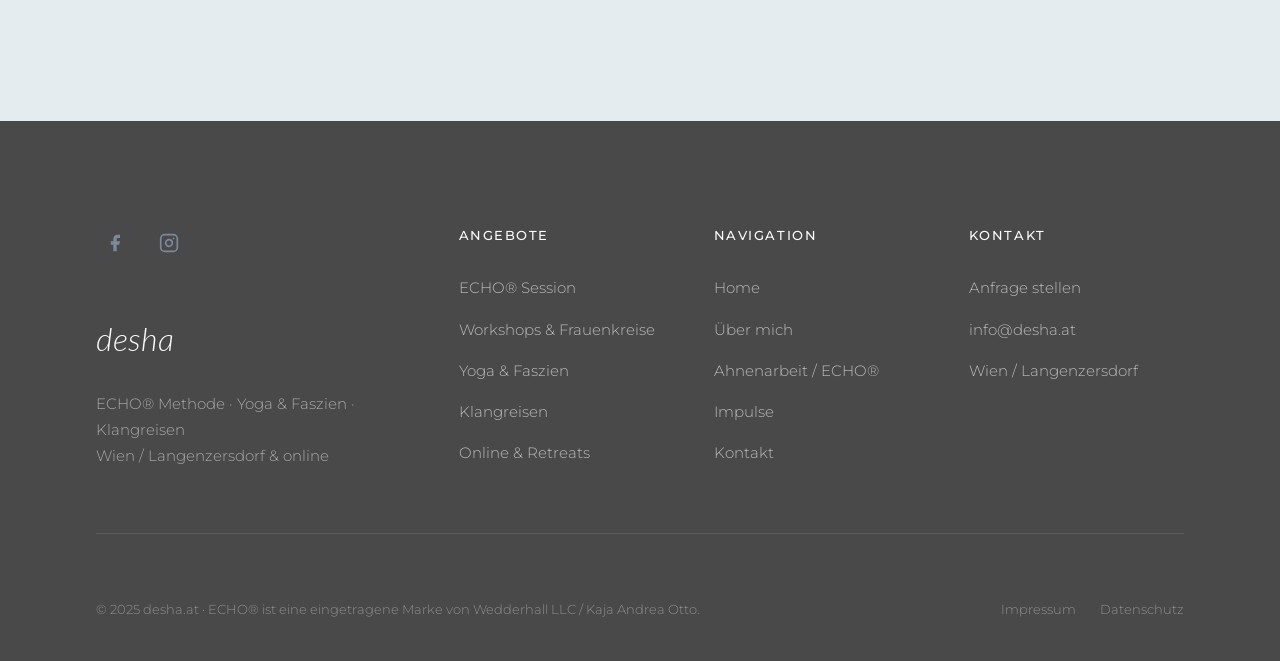
==== commit c9115fa6: "Content updates, SEO improvements across all pages - Update hero subtitle DU capitalization, testimo" ====
--- a/index.html
+++ b/index.html
@@ -1,4 +1,4 @@
-<!DOCTYPE html>
+de<!DOCTYPE html>
 <html lang="de">
 <head>
   <meta charset="UTF-8">
@@ -32,6 +32,8 @@
     "description": "ECHO® Methode, Yoga & Faszien, Klangreisen — in Wien/Langenzersdorf und online.",
     "url": "https://desha.at",
     "image": "https://desha.at/assets/images/portrait-monika.jpg",
+    "telephone": "+436991129718",
+    "email": "info@desha.at",
     "address": {
       "@type": "PostalAddress",
       "addressLocality": "Langenzersdorf",
@@ -81,7 +83,7 @@
             <ul class="nav__dropdown" role="list">
               <li><a href="echo-methode.html" class="nav__dropdown-link">Was ist die ECHO® Methode</a></li>
               <li><a href="angebote/echo-session.html" class="nav__dropdown-link">1:1 Session</a></li>
-              <li><a href="angebote/online-retreat.html" class="nav__dropdown-link">Space – Orte &amp; Plätze</a></li>
+              <li><a href="angebote/online-retreat.html" class="nav__dropdown-link">ECHO – Orte &amp; Plätze</a></li>
               <li><a href="angebote/gruppenarbeit.html" class="nav__dropdown-link">Workshop – Frauen</a></li>
             </ul>
           </li>
@@ -107,7 +109,7 @@
         <li><a href="angebote/index.html" class="nav__mobile-link">Angebote</a></li>
         <li><a href="echo-methode.html" class="nav__mobile-link">Ahnenarbeit / ECHO®</a></li>
         <li><a href="angebote/echo-session.html" class="nav__mobile-link">— 1:1 Session</a></li>
-        <li><a href="angebote/online-retreat.html" class="nav__mobile-link">— Space – Orte &amp; Plätze</a></li>
+        <li><a href="angebote/online-retreat.html" class="nav__mobile-link">— ECHO – Orte &amp; Plätze</a></li>
         <li><a href="angebote/gruppenarbeit.html" class="nav__mobile-link">— Workshop – Frauen</a></li>
         <li><a href="angebote/yoga-faszien.html" class="nav__mobile-link">Yoga</a></li>
         <li><a href="angebote/klangreisen.html" class="nav__mobile-link">Klangreisen</a></li>
@@ -134,7 +136,7 @@
         <p class="hero__subtitle fade-in fade-in--delay-2">
           Ich begleite Frauen dabei, alte Muster aus der Ahnengeschichte,
           dem eigenen Leben und dem Körper zu lösen — damit das, was
-          wirklich du ist, endlich Raum bekommt.
+          wirklich DU ist, endlich Raum bekommt.
         </p>
 
         <div class="btn-group fade-in fade-in--delay-3">
@@ -375,7 +377,7 @@
               Etwas hat sich gelöst, das ich jahrelang mit mir getragen habe.
               Leise, aber spürbar.
             </blockquote>
-            <figcaption class="testimonial__author">— [Vorname], Wien</figcaption>
+            <figcaption class="testimonial__author">— Anette</figcaption>
           </figure>
 
           <figure class="testimonial fade-in fade-in--delay-2">
@@ -385,7 +387,7 @@
               langes Reden, kein Kreisen. Direkt, klar — und irgendwie auch
               sehr sanft.
             </blockquote>
-            <figcaption class="testimonial__author">— [Vorname], Wien</figcaption>
+            <figcaption class="testimonial__author">— Isabell</figcaption>
           </figure>
 
           <figure class="testimonial fade-in fade-in--delay-3">
@@ -394,7 +396,7 @@
               Die Klangreise hat mir etwas gegeben, wofür ich keine Worte
               habe. Ich bin anders nach Hause gegangen als ich gekommen bin.
             </blockquote>
-            <figcaption class="testimonial__author">— [Vorname], Wien</figcaption>
+            <figcaption class="testimonial__author">— Kathrin</figcaption>
           </figure>
 
         </div>
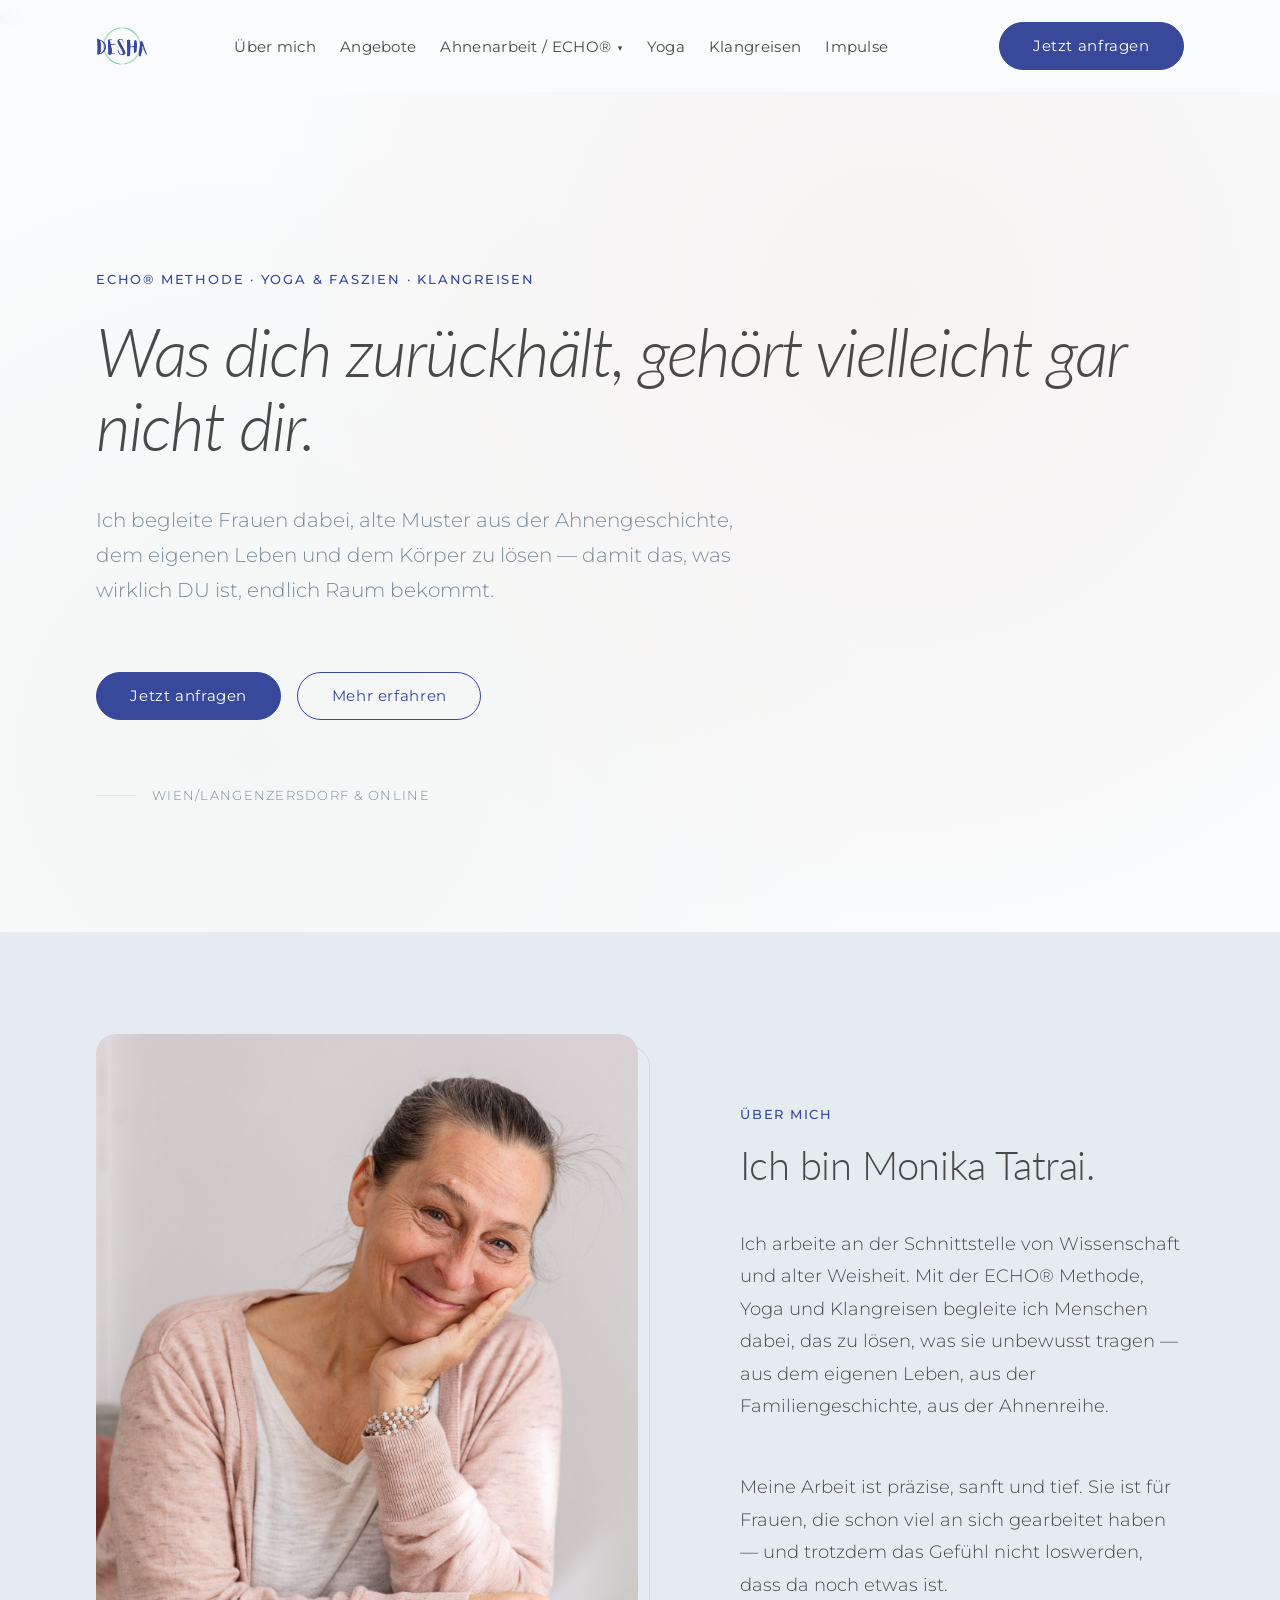
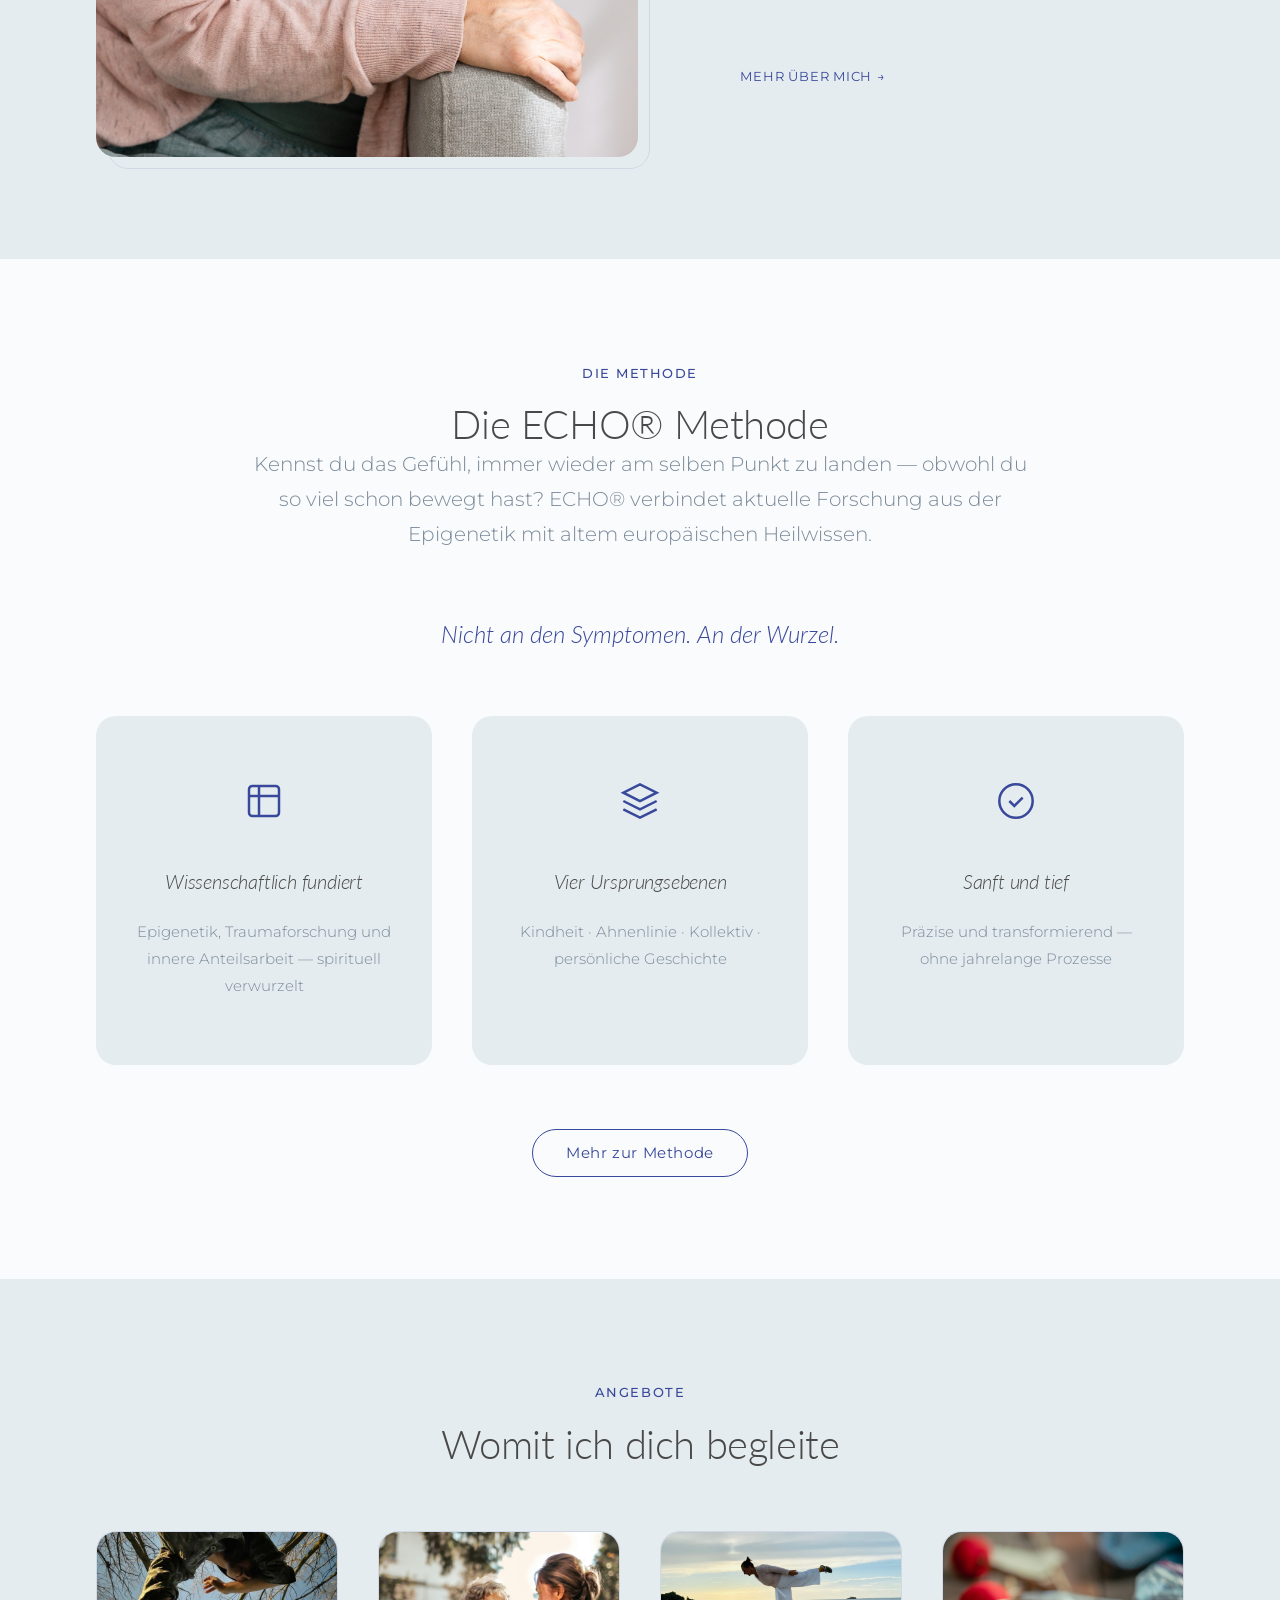
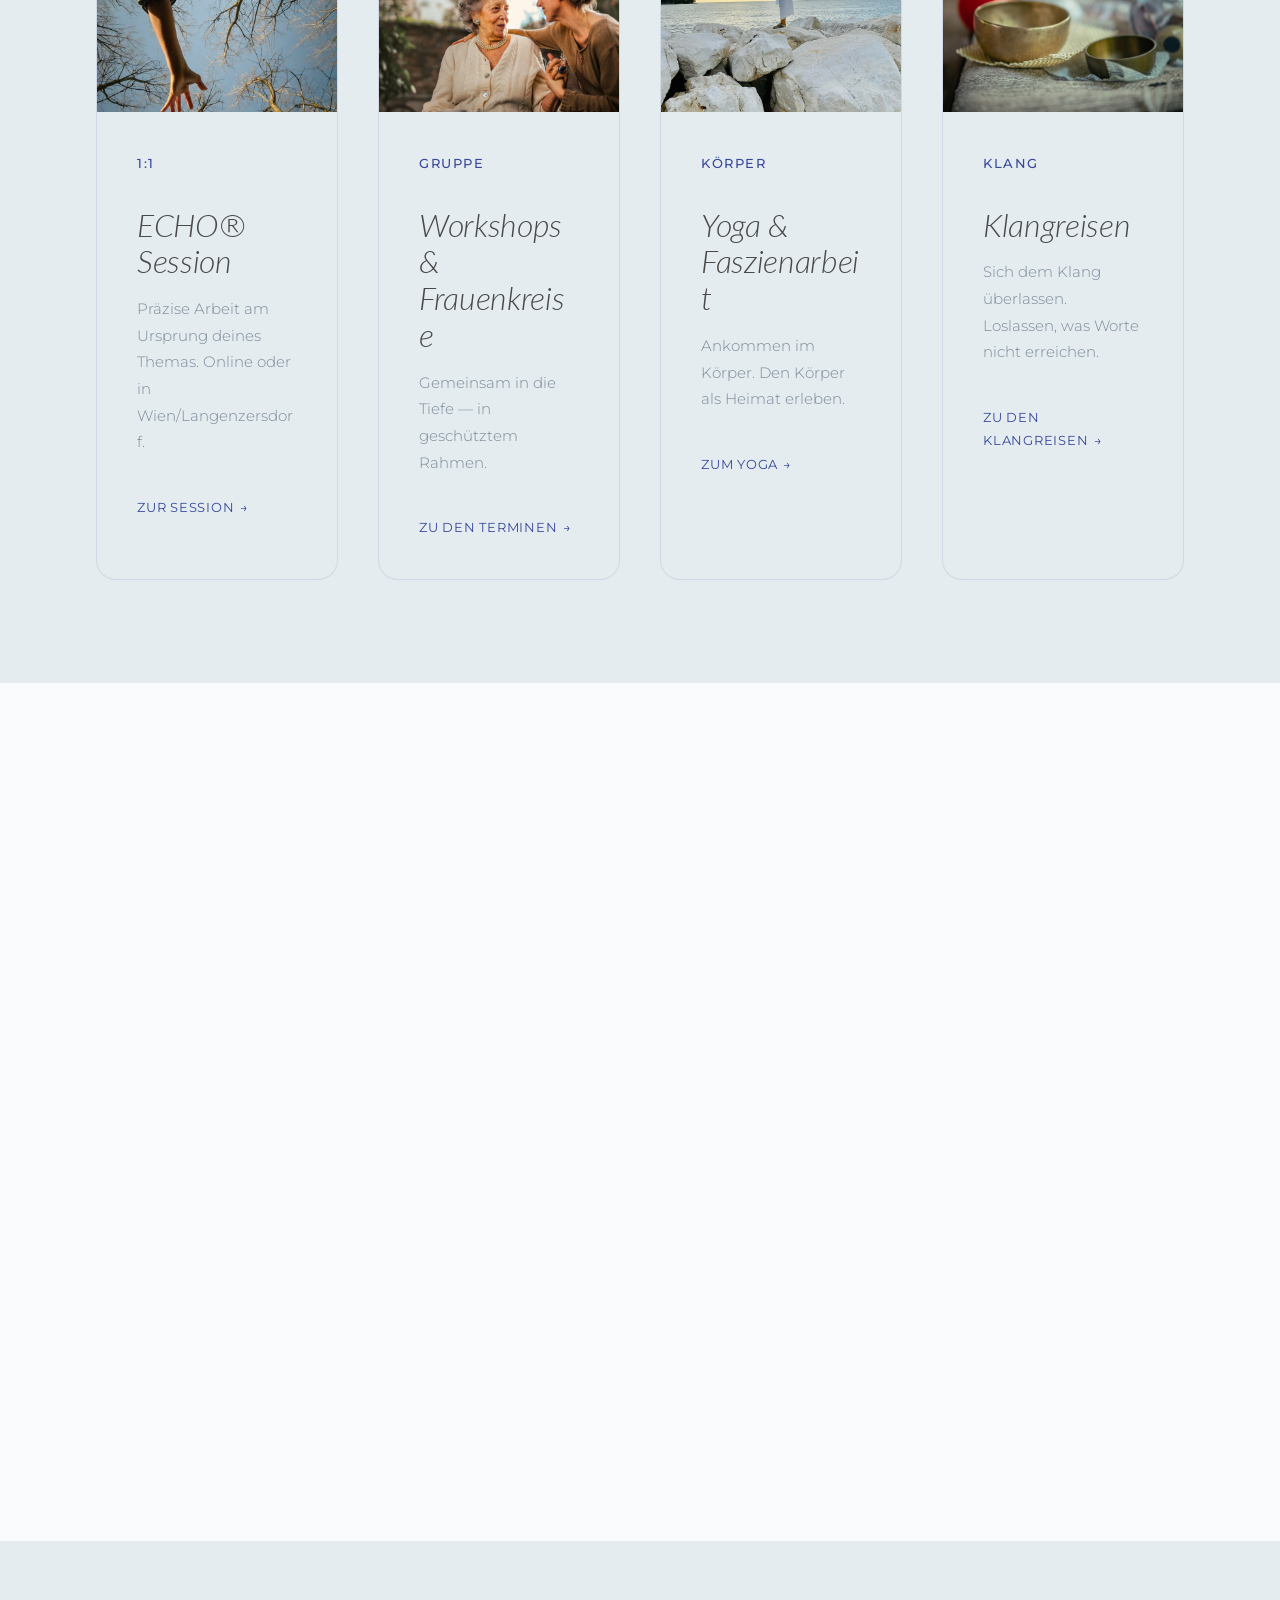
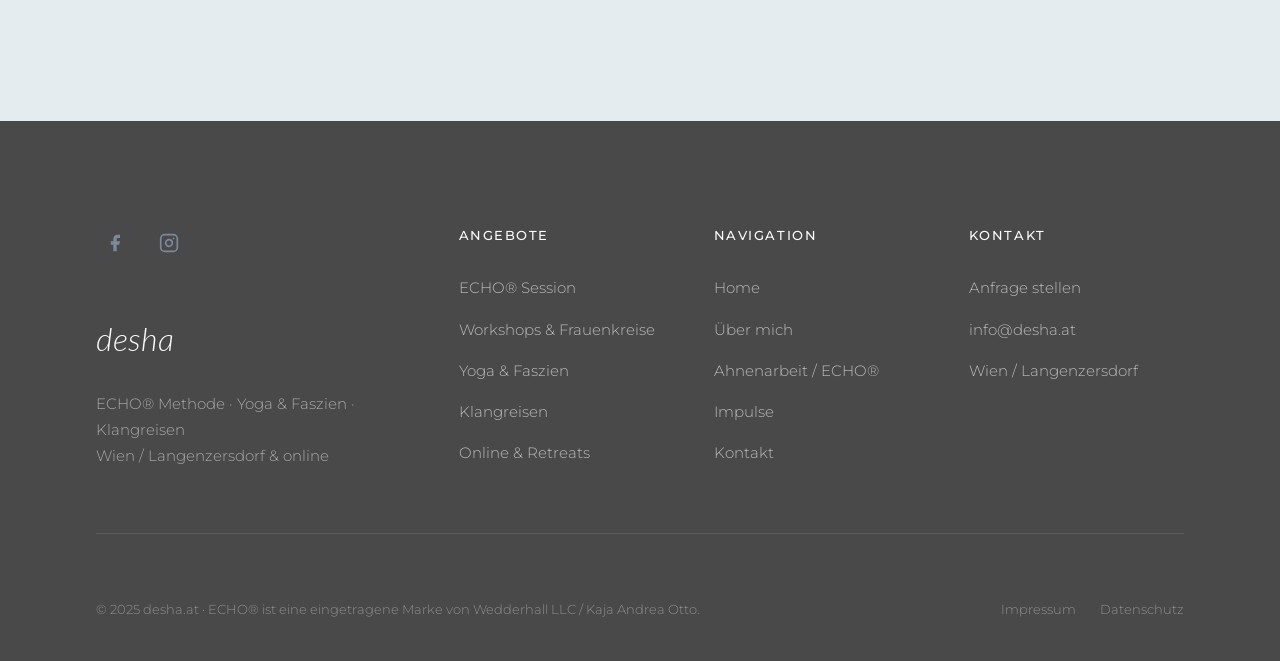
==== commit 733ebedd: "Update images and fix nav logo visibility - Replace gruppenarbeit hero with gruppe.jpeg - Replace Üb" ====
--- a/index.html
+++ b/index.html
@@ -163,7 +163,7 @@
           <div class="split__image fade-in">
             <div class="img-frame">
               <img
-                src="assets/images/portrait-monika.jpg"
+                src="assets/images/monika-044.jpg"
                 alt="Monika Tatrai — Portraitfoto"
                 style="width:100%; aspect-ratio:3/4; object-fit:cover; border-radius:var(--radius-lg); display:block;"
                 loading="lazy"
--- a/css/components.css
+++ b/css/components.css
@@ -116,6 +116,9 @@
   right: 0;
   z-index: 100;
   padding-block: 1.25rem;
+  background-color: rgba(250, 251, 252, 0.92);
+  backdrop-filter: blur(10px);
+  -webkit-backdrop-filter: blur(10px);
   transition: background var(--transition-slow), box-shadow var(--transition-slow),
               padding var(--transition);
 }
